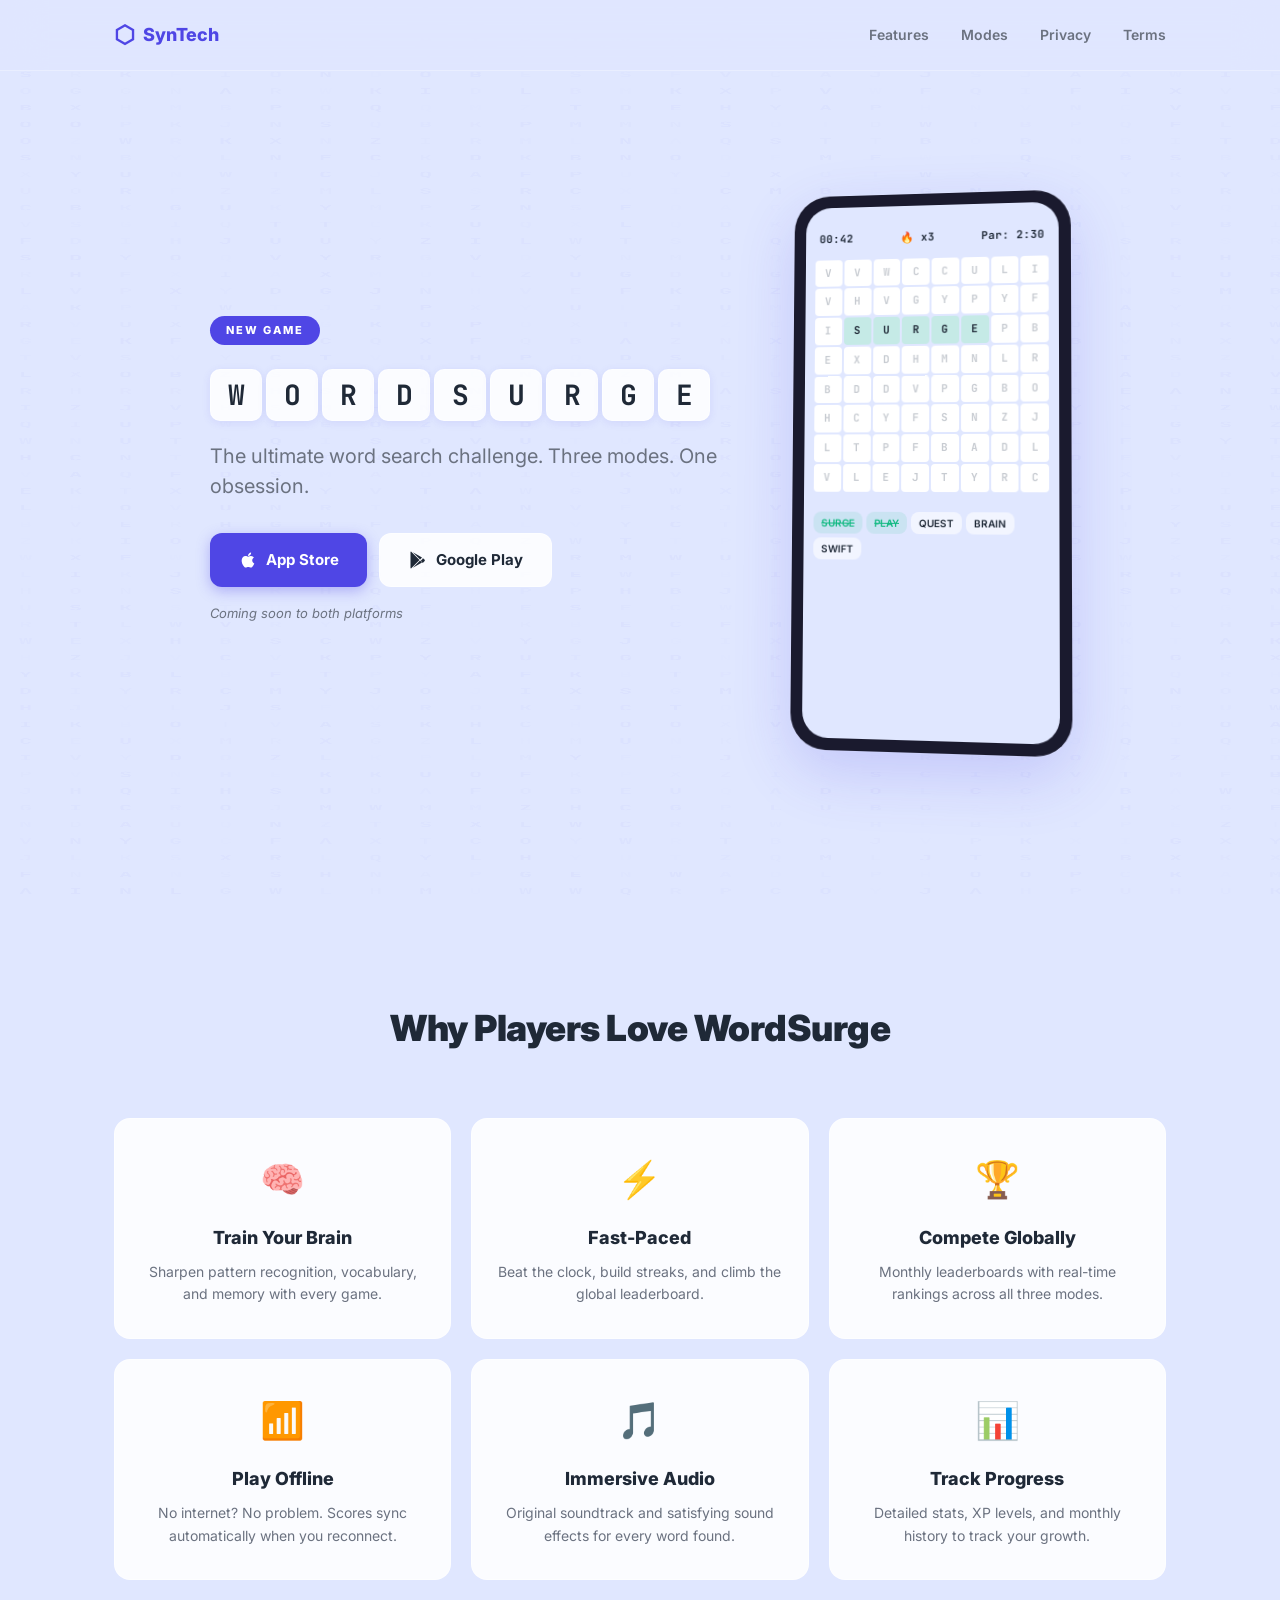
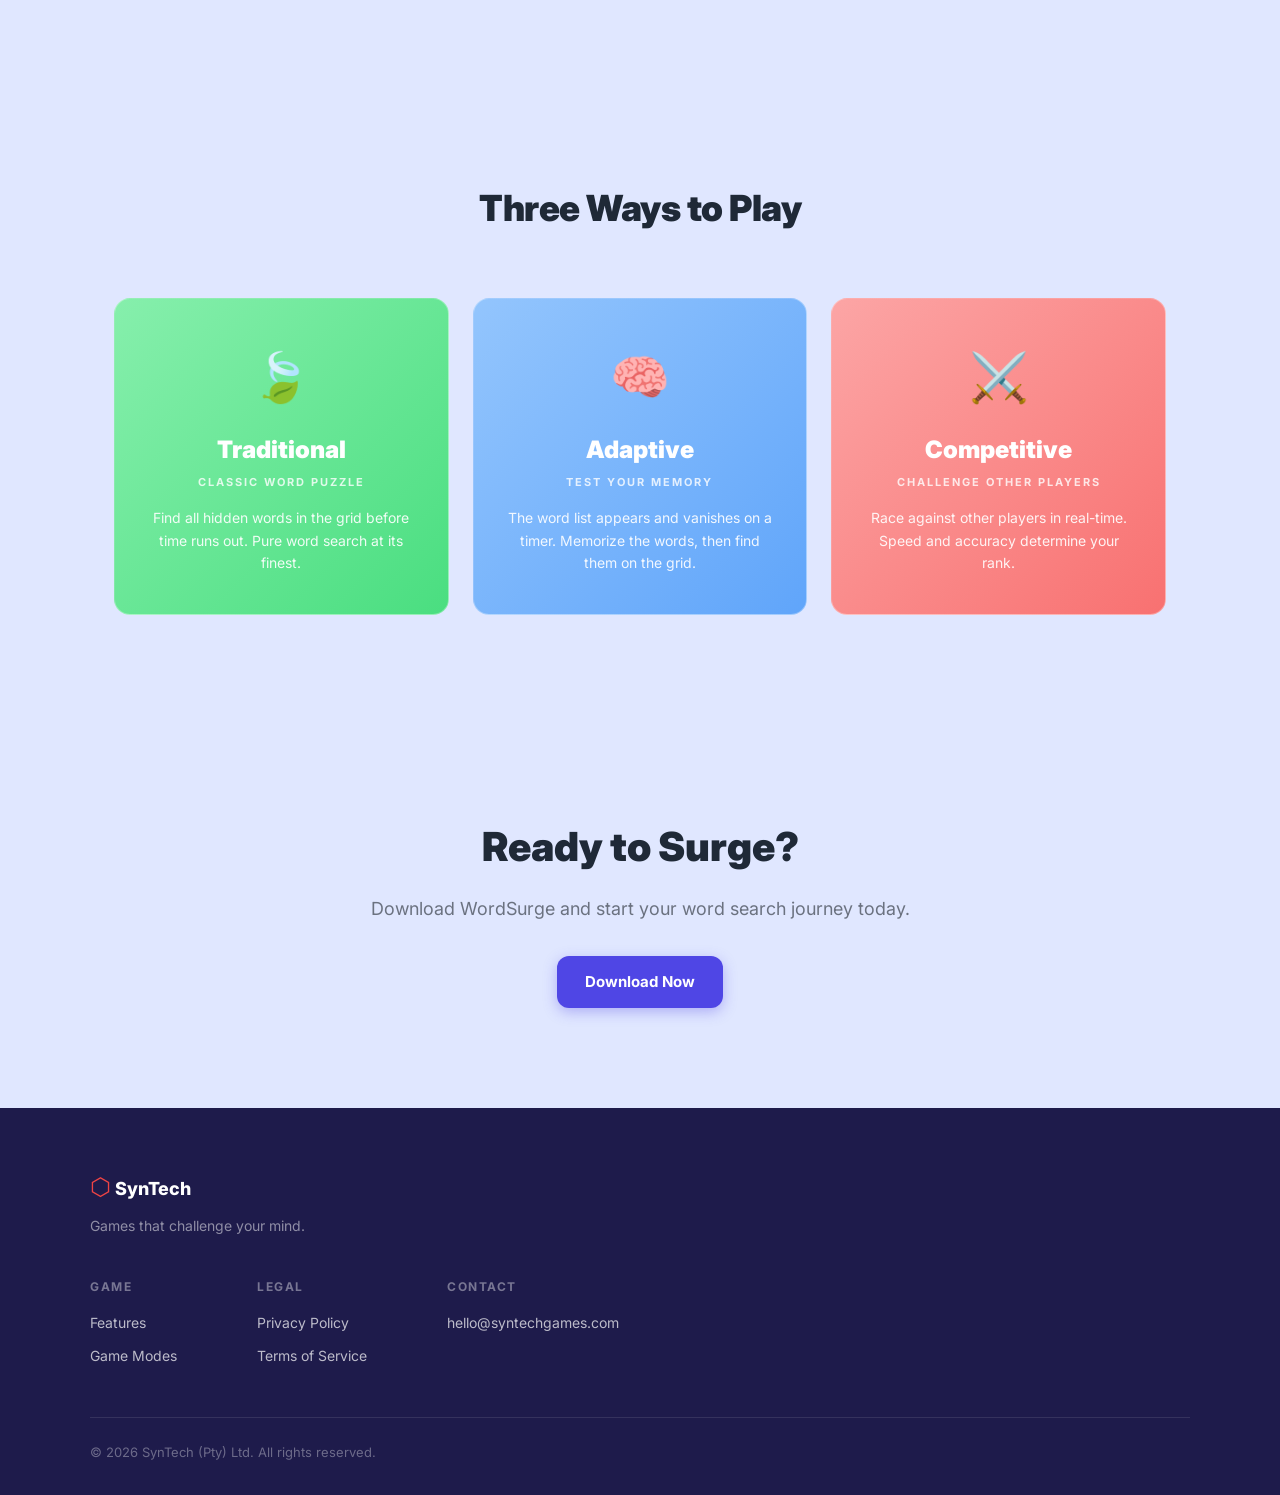
==== index.html @ 114615b3 "YP | Initial commit of website" ====
<!DOCTYPE html>
<html lang="en">
<head>
  <meta charset="UTF-8">
  <meta name="viewport" content="width=device-width, initial-scale=1.0">
  <title>WordSurge — The Ultimate Word Search Challenge</title>
  <meta name="description" content="WordSurge is a fast-paced word search game with three unique modes. Test your skills in Traditional, Memory, and Competitive modes.">
  <link rel="icon" type="image/svg+xml" href="favicon.svg">
  <link rel="preconnect" href="https://fonts.googleapis.com">
  <link rel="preconnect" href="https://fonts.gstatic.com" crossorigin>
  <link href="https://fonts.googleapis.com/css2?family=Inter:wght@400;500;600;700;800;900&family=JetBrains+Mono:wght@700&display=swap" rel="stylesheet">
  <link rel="stylesheet" href="styles.css">
</head>
<body>
  <!-- Animated grid background -->
  <canvas id="gridBg" aria-hidden="true"></canvas>

  <!-- Navigation -->
  <nav class="nav">
    <div class="nav-inner">
      <a href="/" class="nav-logo">
        <span class="nav-logo-icon">⬡</span>
        <span class="nav-logo-text">SynTech</span>
      </a>
      <div class="nav-links">
        <a href="#features">Features</a>
        <a href="#modes">Modes</a>
        <a href="/privacy.html">Privacy</a>
        <a href="/terms.html">Terms</a>
      </div>
    </div>
  </nav>

  <!-- Hero -->
  <section class="hero">
    <div class="hero-content">
      <div class="hero-badge">NEW GAME</div>
      <h1 class="hero-title">
        <span class="hero-title-grid">
          <span class="letter" style="--i:0">W</span><span class="letter" style="--i:1">O</span><span class="letter" style="--i:2">R</span><span class="letter" style="--i:3">D</span><span class="letter" style="--i:4">S</span><span class="letter" style="--i:5">U</span><span class="letter" style="--i:6">R</span><span class="letter" style="--i:7">G</span><span class="letter" style="--i:8">E</span>
        </span>
      </h1>
      <p class="hero-subtitle">The ultimate word search challenge. Three modes. One obsession.</p>
      <div class="hero-actions">
        <a href="#" class="btn btn-primary">
          <svg width="20" height="20" viewBox="0 0 24 24" fill="currentColor"><path d="M17.05 20.28c-.98.95-2.05.8-3.08.35-1.09-.46-2.09-.48-3.24 0-1.44.62-2.2.44-3.06-.35C2.79 15.25 3.51 7.59 9.05 7.31c1.35.07 2.29.74 3.08.8 1.18-.24 2.31-.93 3.57-.84 1.51.12 2.65.72 3.4 1.8-3.12 1.87-2.38 5.98.48 7.13-.57 1.5-1.31 2.99-2.54 4.09zM12.03 7.25c-.15-2.23 1.66-4.07 3.74-4.25.29 2.58-2.34 4.5-3.74 4.25z"/></svg>
          App Store
        </a>
        <a href="#" class="btn btn-secondary">
          <svg width="20" height="20" viewBox="0 0 24 24" fill="currentColor"><path d="M3.609 1.814L13.792 12 3.61 22.186a.996.996 0 01-.61-.92V2.734a1 1 0 01.609-.92zm10.89 10.893l2.302 2.302-10.937 6.333 8.635-8.635zm3.199-3.199l2.302 2.302a1 1 0 010 1.38l-2.302 2.302L15.396 13l2.302-2.492zM5.864 2.658L16.8 8.99l-2.302 2.302-8.634-8.634z"/></svg>
          Google Play
        </a>
      </div>
      <p class="hero-coming-soon">Coming soon to both platforms</p>
    </div>
    <div class="hero-visual">
      <div class="phone-mockup">
        <div class="phone-screen">
          <div class="mock-grid">
            <div class="mock-header">
              <span>00:42</span>
              <span>🔥 x3</span>
              <span>Par: 2:30</span>
            </div>
            <div class="mock-cells" id="mockGrid"></div>
            <div class="mock-words">
              <span class="mock-word found">SURGE</span>
              <span class="mock-word found">PLAY</span>
              <span class="mock-word">QUEST</span>
              <span class="mock-word">BRAIN</span>
              <span class="mock-word">SWIFT</span>
            </div>
          </div>
        </div>
      </div>
    </div>
  </section>

  <!-- Features -->
  <section class="features" id="features">
    <div class="container">
      <h2 class="section-title">Why Players Love WordSurge</h2>
      <div class="features-grid">
        <div class="feature-card">
          <div class="feature-icon">🧠</div>
          <h3>Train Your Brain</h3>
          <p>Sharpen pattern recognition, vocabulary, and memory with every game.</p>
        </div>
        <div class="feature-card">
          <div class="feature-icon">⚡</div>
          <h3>Fast-Paced</h3>
          <p>Beat the clock, build streaks, and climb the global leaderboard.</p>
        </div>
        <div class="feature-card">
          <div class="feature-icon">🏆</div>
          <h3>Compete Globally</h3>
          <p>Monthly leaderboards with real-time rankings across all three modes.</p>
        </div>
        <div class="feature-card">
          <div class="feature-icon">📶</div>
          <h3>Play Offline</h3>
          <p>No internet? No problem. Scores sync automatically when you reconnect.</p>
        </div>
        <div class="feature-card">
          <div class="feature-icon">🎵</div>
          <h3>Immersive Audio</h3>
          <p>Original soundtrack and satisfying sound effects for every word found.</p>
        </div>
        <div class="feature-card">
          <div class="feature-icon">📊</div>
          <h3>Track Progress</h3>
          <p>Detailed stats, XP levels, and monthly history to track your growth.</p>
        </div>
      </div>
    </div>
  </section>

  <!-- Modes -->
  <section class="modes" id="modes">
    <div class="container">
      <h2 class="section-title">Three Ways to Play</h2>
      <div class="modes-grid">
        <div class="mode-card mode-traditional">
          <div class="mode-emoji">🍃</div>
          <h3>Traditional</h3>
          <p class="mode-tagline">CLASSIC WORD PUZZLE</p>
          <p>Find all hidden words in the grid before time runs out. Pure word search at its finest.</p>
        </div>
        <div class="mode-card mode-adaptive">
          <div class="mode-emoji">🧠</div>
          <h3>Adaptive</h3>
          <p class="mode-tagline">TEST YOUR MEMORY</p>
          <p>The word list appears and vanishes on a timer. Memorize the words, then find them on the grid.</p>
        </div>
        <div class="mode-card mode-competitive">
          <div class="mode-emoji">⚔️</div>
          <h3>Competitive</h3>
          <p class="mode-tagline">CHALLENGE OTHER PLAYERS</p>
          <p>Race against other players in real-time. Speed and accuracy determine your rank.</p>
        </div>
      </div>
    </div>
  </section>

  <!-- CTA -->
  <section class="cta">
    <div class="container">
      <h2>Ready to Surge?</h2>
      <p>Download WordSurge and start your word search journey today.</p>
      <div class="hero-actions" style="justify-content: center;">
        <a href="#" class="btn btn-primary">Download Now</a>
      </div>
    </div>
  </section>

  <!-- Footer -->
  <footer class="footer">
    <div class="footer-inner">
      <div class="footer-brand">
        <span class="nav-logo-icon">⬡</span>
        <span class="nav-logo-text">SynTech</span>
        <p class="footer-tagline">Games that challenge your mind.</p>
      </div>
      <div class="footer-links">
        <div class="footer-col">
          <h4>Game</h4>
          <a href="#features">Features</a>
          <a href="#modes">Game Modes</a>
        </div>
        <div class="footer-col">
          <h4>Legal</h4>
          <a href="/privacy.html">Privacy Policy</a>
          <a href="/terms.html">Terms of Service</a>
        </div>
        <div class="footer-col">
          <h4>Contact</h4>
          <a href="mailto:hello@syntechgames.com">hello@syntechgames.com</a>
        </div>
      </div>
      <div class="footer-bottom">
        <p>&copy; 2026 SynTech (Pty) Ltd. All rights reserved.</p>
      </div>
    </div>
  </footer>

  <script src="script.js"></script>
</body>
</html>
---- styles.css ----
/* ── Reset & Base ─────────────────────────────────────────────────────────── */
*, *::before, *::after { margin: 0; padding: 0; box-sizing: border-box; }

:root {
  --bg: #E0E7FF;
  --bg-dark: #1E1B4B;
  --text: #1F2937;
  --text-muted: #6B7280;
  --indigo: #4F46E5;
  --indigo-light: #818CF8;
  --indigo-dark: #3730A3;
  --green: #10B981;
  --green-light: #86EFAC;
  --blue-light: #93C5FD;
  --red-light: #FCA5A5;
  --white-glass: rgba(255, 255, 255, 0.85);
  --white-glass-border: rgba(255, 255, 255, 0.5);
  --radius: 16px;
  --radius-sm: 8px;
}

html { scroll-behavior: smooth; }

body {
  font-family: 'Inter', -apple-system, BlinkMacSystemFont, sans-serif;
  background: var(--bg);
  color: var(--text);
  line-height: 1.6;
  overflow-x: hidden;
  position: relative;
}

a { color: inherit; text-decoration: none; }

.container { max-width: 1100px; margin: 0 auto; padding: 0 24px; }

/* ── Animated Grid Background ────────────────────────────────────────────── */
#gridBg {
  position: fixed;
  top: 0; left: 0;
  width: 100%; height: 100%;
  z-index: 0;
  pointer-events: none;
  opacity: 0.12;
}

/* ── Navigation ──────────────────────────────────────────────────────────── */
.nav {
  position: fixed;
  top: 0; left: 0; right: 0;
  z-index: 100;
  backdrop-filter: blur(20px);
  -webkit-backdrop-filter: blur(20px);
  background: rgba(224, 231, 255, 0.8);
  border-bottom: 1px solid rgba(255, 255, 255, 0.3);
}

.nav-inner {
  max-width: 1100px;
  margin: 0 auto;
  padding: 16px 24px;
  display: flex;
  align-items: center;
  justify-content: space-between;
}

.nav-logo {
  display: flex;
  align-items: center;
  gap: 8px;
  font-weight: 800;
  font-size: 18px;
  color: var(--indigo);
}

.nav-logo-icon { font-size: 24px; }

.nav-links {
  display: flex;
  gap: 32px;
}

.nav-links a {
  font-size: 14px;
  font-weight: 600;
  color: var(--text-muted);
  transition: color 0.2s;
}

.nav-links a:hover { color: var(--indigo); }

/* ── Hero ────────────────────────────────────────────────────────────────── */
.hero {
  position: relative;
  z-index: 1;
  min-height: 100vh;
  display: flex;
  align-items: center;
  justify-content: center;
  padding: 120px 24px 80px;
  max-width: 1100px;
  margin: 0 auto;
  gap: 60px;
}

.hero-content { flex: 1; max-width: 520px; }

.hero-badge {
  display: inline-block;
  background: var(--indigo);
  color: white;
  font-size: 11px;
  font-weight: 800;
  letter-spacing: 2px;
  padding: 6px 16px;
  border-radius: 20px;
  margin-bottom: 24px;
}

.hero-title { margin-bottom: 20px; }

.hero-title-grid {
  display: inline-flex;
  gap: 4px;
}

.letter {
  display: inline-flex;
  align-items: center;
  justify-content: center;
  width: 52px;
  height: 52px;
  background: var(--white-glass);
  border: 1px solid var(--white-glass-border);
  border-radius: 10px;
  font-family: 'JetBrains Mono', monospace;
  font-size: 28px;
  font-weight: 700;
  color: var(--text);
  animation: letterPop 0.4s ease-out backwards;
  animation-delay: calc(var(--i) * 0.06s);
  box-shadow: 0 2px 8px rgba(79, 70, 229, 0.1);
}

@keyframes letterPop {
  from { opacity: 0; transform: scale(0.5) translateY(10px); }
  to { opacity: 1; transform: scale(1) translateY(0); }
}

.hero-subtitle {
  font-size: 20px;
  color: var(--text-muted);
  margin-bottom: 32px;
  line-height: 1.5;
}

.hero-actions {
  display: flex;
  gap: 12px;
  flex-wrap: wrap;
}

.btn {
  display: inline-flex;
  align-items: center;
  gap: 8px;
  padding: 14px 28px;
  border-radius: 12px;
  font-size: 15px;
  font-weight: 700;
  transition: all 0.2s;
  cursor: pointer;
  border: none;
}

.btn-primary {
  background: var(--indigo);
  color: white;
  box-shadow: 0 4px 14px rgba(79, 70, 229, 0.35);
}

.btn-primary:hover {
  background: var(--indigo-dark);
  transform: translateY(-1px);
  box-shadow: 0 6px 20px rgba(79, 70, 229, 0.4);
}

.btn-secondary {
  background: var(--white-glass);
  color: var(--text);
  border: 1px solid var(--white-glass-border);
}

.btn-secondary:hover {
  background: white;
  transform: translateY(-1px);
}

.hero-coming-soon {
  margin-top: 16px;
  font-size: 13px;
  color: var(--text-muted);
  font-style: italic;
}

/* Phone mockup */
.hero-visual { flex-shrink: 0; }

.phone-mockup {
  width: 280px;
  height: 560px;
  background: #1a1a2e;
  border-radius: 36px;
  padding: 12px;
  box-shadow:
    0 20px 60px rgba(79, 70, 229, 0.2),
    0 0 0 1px rgba(255, 255, 255, 0.1);
  transform: perspective(800px) rotateY(-5deg) rotateX(2deg);
  transition: transform 0.4s;
}

.phone-mockup:hover {
  transform: perspective(800px) rotateY(0deg) rotateX(0deg);
}

.phone-screen {
  width: 100%;
  height: 100%;
  background: var(--bg);
  border-radius: 26px;
  overflow: hidden;
  padding: 16px 10px;
}

.mock-header {
  display: flex;
  justify-content: space-between;
  font-size: 11px;
  font-weight: 700;
  color: var(--text);
  padding: 8px 4px 12px;
  font-family: 'JetBrains Mono', monospace;
}

.mock-cells {
  display: grid;
  grid-template-columns: repeat(8, 1fr);
  gap: 2px;
  margin-bottom: 12px;
}

.mock-cell {
  aspect-ratio: 1;
  display: flex;
  align-items: center;
  justify-content: center;
  background: white;
  border-radius: 4px;
  font-family: 'JetBrains Mono', monospace;
  font-size: 11px;
  font-weight: 700;
  color: #C7CBD1;
}

.mock-cell.highlight {
  color: var(--text);
  background: rgba(134, 239, 172, 0.3);
}

.mock-words {
  display: flex;
  flex-wrap: wrap;
  gap: 4px;
  padding: 8px 0;
}

.mock-word {
  font-size: 10px;
  font-weight: 600;
  padding: 3px 8px;
  background: rgba(255, 255, 255, 0.6);
  border-radius: 8px;
  color: var(--text);
}

.mock-word.found {
  text-decoration: line-through;
  color: var(--green);
  background: rgba(16, 185, 129, 0.1);
}

/* ── Features ────────────────────────────────────────────────────────────── */
.features {
  position: relative;
  z-index: 1;
  padding: 100px 24px;
}

.section-title {
  text-align: center;
  font-size: 36px;
  font-weight: 900;
  color: var(--text);
  margin-bottom: 60px;
  letter-spacing: -0.5px;
}

.features-grid {
  display: grid;
  grid-template-columns: repeat(3, 1fr);
  gap: 20px;
  max-width: 1100px;
  margin: 0 auto;
}

.feature-card {
  background: var(--white-glass);
  border: 1px solid var(--white-glass-border);
  border-radius: var(--radius);
  padding: 32px 24px;
  text-align: center;
  transition: transform 0.2s, box-shadow 0.2s;
}

.feature-card:hover {
  transform: translateY(-4px);
  box-shadow: 0 12px 40px rgba(79, 70, 229, 0.12);
}

.feature-icon {
  font-size: 36px;
  margin-bottom: 16px;
}

.feature-card h3 {
  font-size: 18px;
  font-weight: 800;
  margin-bottom: 8px;
  color: var(--text);
}

.feature-card p {
  font-size: 14px;
  color: var(--text-muted);
  line-height: 1.6;
}

/* ── Modes ───────────────────────────────────────────────────────────────── */
.modes {
  position: relative;
  z-index: 1;
  padding: 100px 24px;
}

.modes-grid {
  display: grid;
  grid-template-columns: repeat(3, 1fr);
  gap: 24px;
  max-width: 1100px;
  margin: 0 auto;
}

.mode-card {
  border-radius: var(--radius);
  padding: 40px 28px;
  text-align: center;
  border: 1px solid rgba(255, 255, 255, 0.3);
  transition: transform 0.2s;
}

.mode-card:hover { transform: translateY(-4px); }

.mode-traditional { background: linear-gradient(135deg, #86EFAC, #4ADE80); }
.mode-adaptive { background: linear-gradient(135deg, #93C5FD, #60A5FA); }
.mode-competitive { background: linear-gradient(135deg, #FCA5A5, #F87171); }

.mode-emoji { font-size: 48px; margin-bottom: 16px; }

.mode-card h3 {
  font-size: 24px;
  font-weight: 900;
  color: white;
  margin-bottom: 4px;
}

.mode-tagline {
  font-size: 11px;
  font-weight: 700;
  letter-spacing: 2px;
  color: rgba(255, 255, 255, 0.8);
  margin-bottom: 16px;
}

.mode-card p:last-child {
  font-size: 14px;
  color: rgba(255, 255, 255, 0.9);
  line-height: 1.6;
}

/* ── CTA ─────────────────────────────────────────────────────────────────── */
.cta {
  position: relative;
  z-index: 1;
  text-align: center;
  padding: 100px 24px;
}

.cta h2 {
  font-size: 40px;
  font-weight: 900;
  margin-bottom: 16px;
}

.cta p {
  font-size: 18px;
  color: var(--text-muted);
  margin-bottom: 32px;
}

/* ── Footer ──────────────────────────────────────────────────────────────── */
.footer {
  position: relative;
  z-index: 1;
  background: var(--bg-dark);
  color: white;
  padding: 60px 24px 32px;
}

.footer-inner {
  max-width: 1100px;
  margin: 0 auto;
}

.footer-brand { margin-bottom: 40px; }
.footer-brand .nav-logo-icon { color: #EF4444; }
.footer-brand .nav-logo-text { color: white; font-weight: 800; font-size: 18px; }

.footer-tagline {
  color: rgba(255, 255, 255, 0.5);
  font-size: 14px;
  margin-top: 8px;
}

.footer-links {
  display: flex;
  gap: 80px;
  margin-bottom: 40px;
}

.footer-col h4 {
  font-size: 12px;
  font-weight: 700;
  letter-spacing: 1.5px;
  text-transform: uppercase;
  color: rgba(255, 255, 255, 0.4);
  margin-bottom: 16px;
}

.footer-col a {
  display: block;
  font-size: 14px;
  color: rgba(255, 255, 255, 0.7);
  margin-bottom: 10px;
  transition: color 0.2s;
}

.footer-col a:hover { color: white; }

.footer-bottom {
  border-top: 1px solid rgba(255, 255, 255, 0.1);
  padding-top: 24px;
}

.footer-bottom p {
  font-size: 13px;
  color: rgba(255, 255, 255, 0.35);
}

/* ── Legal Pages ─────────────────────────────────────────────────────────── */
.legal-page {
  position: relative;
  z-index: 1;
  max-width: 720px;
  margin: 0 auto;
  padding: 120px 24px 80px;
}

.legal-card {
  background: var(--white-glass);
  border: 1px solid var(--white-glass-border);
  border-radius: var(--radius);
  padding: 40px;
}

.legal-card h1 {
  font-size: 32px;
  font-weight: 900;
  color: var(--text);
  margin-bottom: 8px;
}

.legal-card .last-updated {
  font-size: 13px;
  color: var(--text-muted);
  margin-bottom: 32px;
}

.legal-card .intro {
  font-size: 15px;
  color: #374151;
  line-height: 1.7;
  margin-bottom: 32px;
}

.legal-card h2 {
  font-size: 18px;
  font-weight: 800;
  color: var(--indigo);
  margin-top: 32px;
  margin-bottom: 12px;
}

.legal-card h3 {
  font-size: 15px;
  font-weight: 700;
  color: var(--text);
  margin-top: 16px;
  margin-bottom: 6px;
}

.legal-card p {
  font-size: 14px;
  color: #374151;
  line-height: 1.7;
  margin-bottom: 10px;
}

.legal-card ul {
  list-style: none;
  padding: 0;
  margin-bottom: 12px;
}

.legal-card li {
  font-size: 14px;
  color: #374151;
  line-height: 1.7;
  padding-left: 20px;
  position: relative;
  margin-bottom: 4px;
}

.legal-card li::before {
  content: '•';
  color: var(--indigo);
  position: absolute;
  left: 4px;
  font-weight: 700;
}

.legal-card .contact-box {
  background: rgba(79, 70, 229, 0.06);
  border: 1px solid rgba(79, 70, 229, 0.12);
  border-radius: var(--radius-sm);
  padding: 16px 20px;
  margin-top: 8px;
}

.legal-card .contact-box li::before { color: var(--indigo); }

/* ── Responsive ──────────────────────────────────────────────────────────── */
@media (max-width: 900px) {
  .hero {
    flex-direction: column;
    text-align: center;
    padding-top: 100px;
    gap: 40px;
  }
  .hero-content { max-width: 100%; }
  .hero-actions { justify-content: center; }
  .hero-title-grid { justify-content: center; }
  .letter { width: 38px; height: 38px; font-size: 20px; }
  .features-grid { grid-template-columns: repeat(2, 1fr); }
  .modes-grid { grid-template-columns: 1fr; max-width: 400px; }
  .footer-links { flex-direction: column; gap: 32px; }
  .phone-mockup { transform: none; }
  .phone-mockup:hover { transform: none; }
}

@media (max-width: 600px) {
  .nav-links { display: none; }
  .features-grid { grid-template-columns: 1fr; }
  .section-title { font-size: 28px; }
  .letter { width: 32px; height: 32px; font-size: 17px; }
  .legal-card { padding: 24px; }
  .legal-card h1 { font-size: 24px; }
}
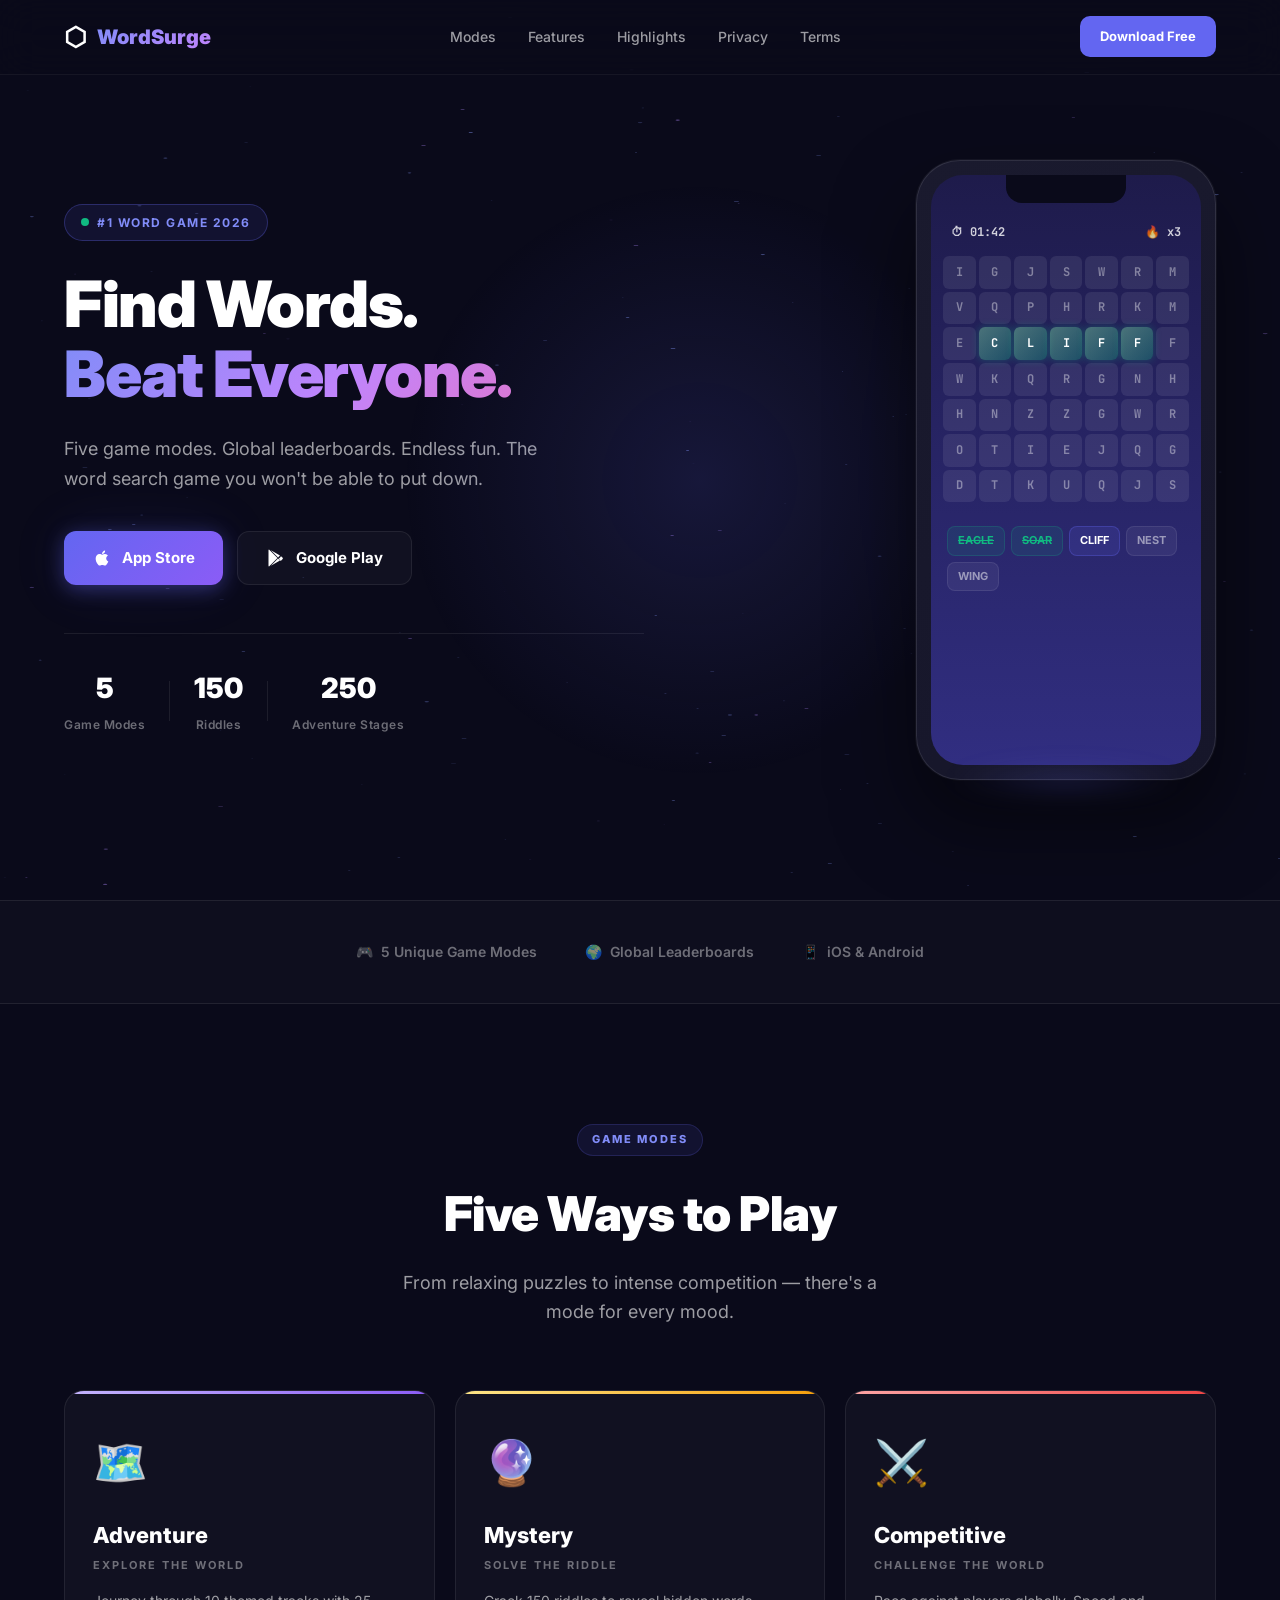
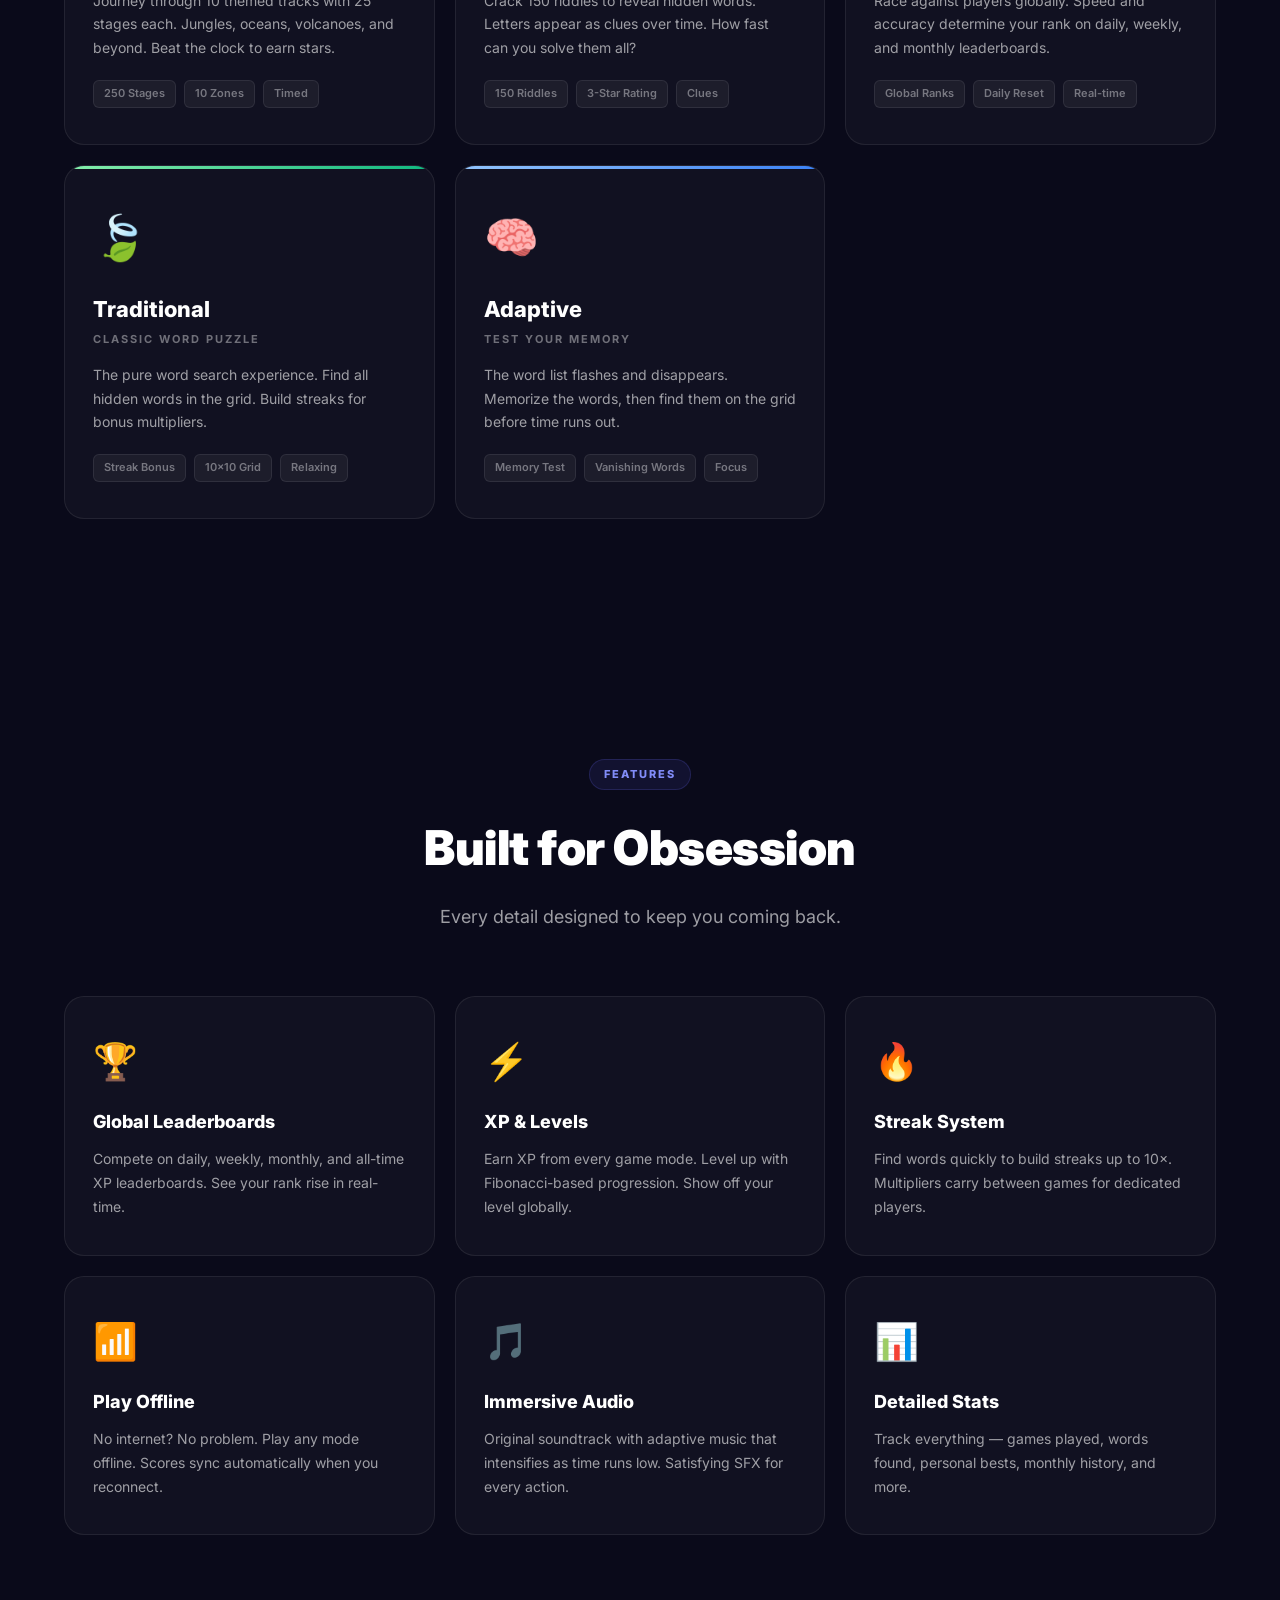
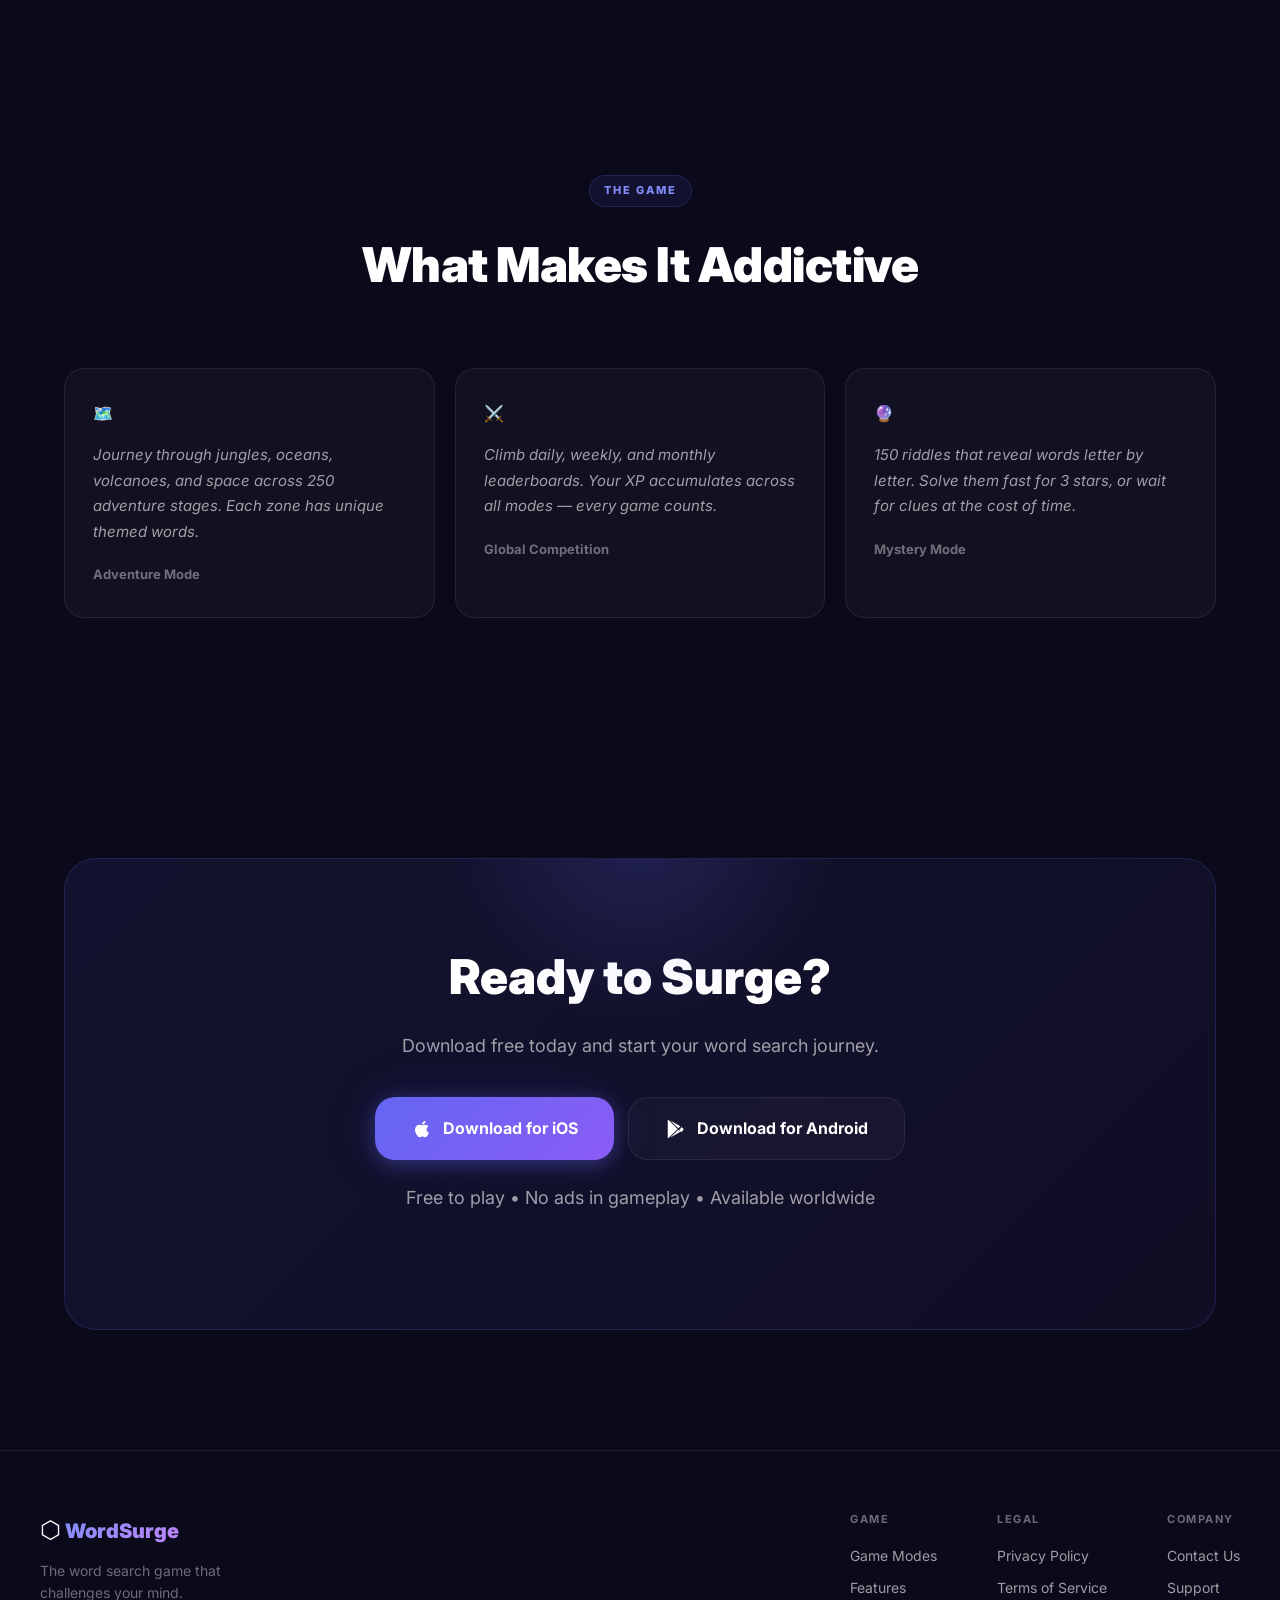
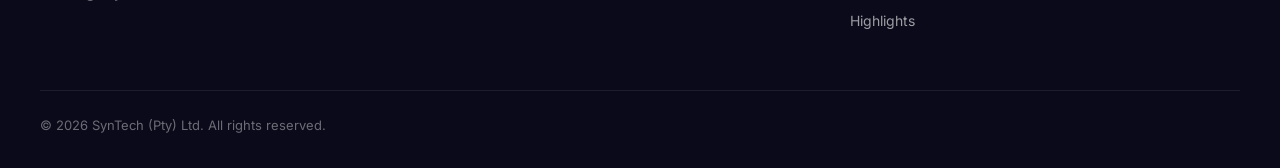
==== commit 417bf6b8: "YP | 1.1.0 New version" ====
--- a/index.html
+++ b/index.html
@@ -4,7 +4,11 @@
   <meta charset="UTF-8">
   <meta name="viewport" content="width=device-width, initial-scale=1.0">
   <title>WordSurge — The Ultimate Word Search Challenge</title>
-  <meta name="description" content="WordSurge is a fast-paced word search game with three unique modes. Test your skills in Traditional, Memory, and Competitive modes.">
+  <meta name="description" content="WordSurge is a fast-paced word search game with five unique modes. Adventure, Mystery, Competitive, Traditional, and Adaptive. Download now on iOS and Android.">
+  <meta name="keywords" content="word search, word game, puzzle game, mobile game, brain training, word puzzle">
+  <meta property="og:title" content="WordSurge — The Ultimate Word Search Challenge">
+  <meta property="og:description" content="Five game modes. Global leaderboards. One obsession. Download the word search game everyone's talking about.">
+  <meta property="og:type" content="website">
   <link rel="icon" type="image/svg+xml" href="favicon.svg">
   <link rel="preconnect" href="https://fonts.googleapis.com">
   <link rel="preconnect" href="https://fonts.gstatic.com" crossorigin>
@@ -12,64 +16,157 @@
   <link rel="stylesheet" href="styles.css">
 </head>
 <body>
-  <!-- Animated grid background -->
-  <canvas id="gridBg" aria-hidden="true"></canvas>
+  <!-- Particle canvas background -->
+  <canvas id="particles" aria-hidden="true"></canvas>
 
   <!-- Navigation -->
   <nav class="nav">
     <div class="nav-inner">
       <a href="/" class="nav-logo">
         <span class="nav-logo-icon">⬡</span>
-        <span class="nav-logo-text">SynTech</span>
+        <span class="nav-logo-text">WordSurge</span>
       </a>
       <div class="nav-links">
+        <a href="#modes">Modes</a>
         <a href="#features">Features</a>
-        <a href="#modes">Modes</a>
+        <a href="#reviews">Highlights</a>
         <a href="/privacy.html">Privacy</a>
         <a href="/terms.html">Terms</a>
       </div>
+      <a href="#download" class="nav-cta">Download Free</a>
     </div>
   </nav>
 
   <!-- Hero -->
   <section class="hero">
+    <div class="hero-glow"></div>
     <div class="hero-content">
-      <div class="hero-badge">NEW GAME</div>
+      <div class="hero-badge">
+        <span class="badge-dot"></span>
+        #1 WORD GAME 2026
+      </div>
       <h1 class="hero-title">
-        <span class="hero-title-grid">
-          <span class="letter" style="--i:0">W</span><span class="letter" style="--i:1">O</span><span class="letter" style="--i:2">R</span><span class="letter" style="--i:3">D</span><span class="letter" style="--i:4">S</span><span class="letter" style="--i:5">U</span><span class="letter" style="--i:6">R</span><span class="letter" style="--i:7">G</span><span class="letter" style="--i:8">E</span>
-        </span>
+        <span class="hero-title-line">Find Words.</span>
+        <span class="hero-title-line accent">Beat Everyone.</span>
       </h1>
-      <p class="hero-subtitle">The ultimate word search challenge. Three modes. One obsession.</p>
+      <p class="hero-subtitle">Five game modes. Global leaderboards. Endless fun. The word search game you won't be able to put down.</p>
       <div class="hero-actions">
-        <a href="#" class="btn btn-primary">
+        <a href="#download" class="btn btn-primary btn-glow">
           <svg width="20" height="20" viewBox="0 0 24 24" fill="currentColor"><path d="M17.05 20.28c-.98.95-2.05.8-3.08.35-1.09-.46-2.09-.48-3.24 0-1.44.62-2.2.44-3.06-.35C2.79 15.25 3.51 7.59 9.05 7.31c1.35.07 2.29.74 3.08.8 1.18-.24 2.31-.93 3.57-.84 1.51.12 2.65.72 3.4 1.8-3.12 1.87-2.38 5.98.48 7.13-.57 1.5-1.31 2.99-2.54 4.09zM12.03 7.25c-.15-2.23 1.66-4.07 3.74-4.25.29 2.58-2.34 4.5-3.74 4.25z"/></svg>
           App Store
         </a>
-        <a href="#" class="btn btn-secondary">
+        <a href="#download" class="btn btn-secondary">
           <svg width="20" height="20" viewBox="0 0 24 24" fill="currentColor"><path d="M3.609 1.814L13.792 12 3.61 22.186a.996.996 0 01-.61-.92V2.734a1 1 0 01.609-.92zm10.89 10.893l2.302 2.302-10.937 6.333 8.635-8.635zm3.199-3.199l2.302 2.302a1 1 0 010 1.38l-2.302 2.302L15.396 13l2.302-2.492zM5.864 2.658L16.8 8.99l-2.302 2.302-8.634-8.634z"/></svg>
           Google Play
         </a>
       </div>
-      <p class="hero-coming-soon">Coming soon to both platforms</p>
+      <div class="hero-stats">
+        <div class="stat"><span class="stat-number" data-target="5">0</span><span class="stat-label">Game Modes</span></div>
+        <div class="stat-divider"></div>
+        <div class="stat"><span class="stat-number" data-target="150">0</span><span class="stat-label">Riddles</span></div>
+        <div class="stat-divider"></div>
+        <div class="stat"><span class="stat-number" data-target="250">0</span><span class="stat-label">Adventure Stages</span></div>
+      </div>
     </div>
     <div class="hero-visual">
       <div class="phone-mockup">
+        <div class="phone-notch"></div>
         <div class="phone-screen">
           <div class="mock-grid">
             <div class="mock-header">
-              <span>00:42</span>
-              <span>🔥 x3</span>
-              <span>Par: 2:30</span>
+              <span class="mock-timer">⏱ 01:42</span>
+              <span class="mock-streak">🔥 x3</span>
             </div>
             <div class="mock-cells" id="mockGrid"></div>
             <div class="mock-words">
-              <span class="mock-word found">SURGE</span>
-              <span class="mock-word found">PLAY</span>
-              <span class="mock-word">QUEST</span>
-              <span class="mock-word">BRAIN</span>
-              <span class="mock-word">SWIFT</span>
+              <span class="mock-word found">EAGLE</span>
+              <span class="mock-word found">SOAR</span>
+              <span class="mock-word active">CLIFF</span>
+              <span class="mock-word">NEST</span>
+              <span class="mock-word">WING</span>
             </div>
+          </div>
+        </div>
+      </div>
+      <div class="phone-shadow"></div>
+    </div>
+  </section>
+
+  <!-- Social Proof Banner -->
+  <section class="social-proof reveal">
+    <div class="container">
+      <div class="proof-items">
+        <div class="proof-item">🎮 <span>5 Unique Game Modes</span></div>
+        <div class="proof-item">🌍 <span>Global Leaderboards</span></div>
+        <div class="proof-item">📱 <span>iOS & Android</span></div>
+      </div>
+    </div>
+  </section>
+</body>
+</html>
+
+  <!-- Game Modes -->
+  <section class="modes" id="modes">
+    <div class="container">
+      <div class="section-header reveal">
+        <span class="section-badge">GAME MODES</span>
+        <h2 class="section-title">Five Ways to Play</h2>
+        <p class="section-subtitle">From relaxing puzzles to intense competition — there's a mode for every mood.</p>
+      </div>
+      <div class="modes-grid">
+        <div class="mode-card mode-adventure reveal" style="--delay: 0">
+          <div class="mode-icon-wrap"><span class="mode-emoji">🗺️</span></div>
+          <h3>Adventure</h3>
+          <p class="mode-tagline">EXPLORE THE WORLD</p>
+          <p>Journey through 10 themed tracks with 25 stages each. Jungles, oceans, volcanoes, and beyond. Beat the clock to earn stars.</p>
+          <div class="mode-highlights">
+            <span>250 Stages</span>
+            <span>10 Zones</span>
+            <span>Timed</span>
+          </div>
+        </div>
+        <div class="mode-card mode-mystery reveal" style="--delay: 1">
+          <div class="mode-icon-wrap"><span class="mode-emoji">🔮</span></div>
+          <h3>Mystery</h3>
+          <p class="mode-tagline">SOLVE THE RIDDLE</p>
+          <p>Crack 150 riddles to reveal hidden words. Letters appear as clues over time. How fast can you solve them all?</p>
+          <div class="mode-highlights">
+            <span>150 Riddles</span>
+            <span>3-Star Rating</span>
+            <span>Clues</span>
+          </div>
+        </div>
+        <div class="mode-card mode-competitive reveal" style="--delay: 2">
+          <div class="mode-icon-wrap"><span class="mode-emoji">⚔️</span></div>
+          <h3>Competitive</h3>
+          <p class="mode-tagline">CHALLENGE THE WORLD</p>
+          <p>Race against players globally. Speed and accuracy determine your rank on daily, weekly, and monthly leaderboards.</p>
+          <div class="mode-highlights">
+            <span>Global Ranks</span>
+            <span>Daily Reset</span>
+            <span>Real-time</span>
+          </div>
+        </div>
+        <div class="mode-card mode-traditional reveal" style="--delay: 3">
+          <div class="mode-icon-wrap"><span class="mode-emoji">🍃</span></div>
+          <h3>Traditional</h3>
+          <p class="mode-tagline">CLASSIC WORD PUZZLE</p>
+          <p>The pure word search experience. Find all hidden words in the grid. Build streaks for bonus multipliers.</p>
+          <div class="mode-highlights">
+            <span>Streak Bonus</span>
+            <span>10×10 Grid</span>
+            <span>Relaxing</span>
+          </div>
+        </div>
+        <div class="mode-card mode-adaptive reveal" style="--delay: 4">
+          <div class="mode-icon-wrap"><span class="mode-emoji">🧠</span></div>
+          <h3>Adaptive</h3>
+          <p class="mode-tagline">TEST YOUR MEMORY</p>
+          <p>The word list flashes and disappears. Memorize the words, then find them on the grid before time runs out.</p>
+          <div class="mode-highlights">
+            <span>Memory Test</span>
+            <span>Vanishing Words</span>
+            <span>Focus</span>
           </div>
         </div>
       </div>
@@ -79,76 +176,91 @@
   <!-- Features -->
   <section class="features" id="features">
     <div class="container">
-      <h2 class="section-title">Why Players Love WordSurge</h2>
+      <div class="section-header reveal">
+        <span class="section-badge">FEATURES</span>
+        <h2 class="section-title">Built for Obsession</h2>
+        <p class="section-subtitle">Every detail designed to keep you coming back.</p>
+      </div>
       <div class="features-grid">
-        <div class="feature-card">
-          <div class="feature-icon">🧠</div>
-          <h3>Train Your Brain</h3>
-          <p>Sharpen pattern recognition, vocabulary, and memory with every game.</p>
-        </div>
-        <div class="feature-card">
+        <div class="feature-card reveal">
+          <div class="feature-icon">🏆</div>
+          <h3>Global Leaderboards</h3>
+          <p>Compete on daily, weekly, monthly, and all-time XP leaderboards. See your rank rise in real-time.</p>
+        </div>
+        <div class="feature-card reveal">
           <div class="feature-icon">⚡</div>
-          <h3>Fast-Paced</h3>
-          <p>Beat the clock, build streaks, and climb the global leaderboard.</p>
-        </div>
-        <div class="feature-card">
-          <div class="feature-icon">🏆</div>
-          <h3>Compete Globally</h3>
-          <p>Monthly leaderboards with real-time rankings across all three modes.</p>
-        </div>
-        <div class="feature-card">
+          <h3>XP & Levels</h3>
+          <p>Earn XP from every game mode. Level up with Fibonacci-based progression. Show off your level globally.</p>
+        </div>
+        <div class="feature-card reveal">
+          <div class="feature-icon">🔥</div>
+          <h3>Streak System</h3>
+          <p>Find words quickly to build streaks up to 10×. Multipliers carry between games for dedicated players.</p>
+        </div>
+        <div class="feature-card reveal">
           <div class="feature-icon">📶</div>
           <h3>Play Offline</h3>
-          <p>No internet? No problem. Scores sync automatically when you reconnect.</p>
-        </div>
-        <div class="feature-card">
+          <p>No internet? No problem. Play any mode offline. Scores sync automatically when you reconnect.</p>
+        </div>
+        <div class="feature-card reveal">
           <div class="feature-icon">🎵</div>
           <h3>Immersive Audio</h3>
-          <p>Original soundtrack and satisfying sound effects for every word found.</p>
-        </div>
-        <div class="feature-card">
+          <p>Original soundtrack with adaptive music that intensifies as time runs low. Satisfying SFX for every action.</p>
+        </div>
+        <div class="feature-card reveal">
           <div class="feature-icon">📊</div>
-          <h3>Track Progress</h3>
-          <p>Detailed stats, XP levels, and monthly history to track your growth.</p>
-        </div>
-      </div>
-    </div>
-  </section>
-
-  <!-- Modes -->
-  <section class="modes" id="modes">
-    <div class="container">
-      <h2 class="section-title">Three Ways to Play</h2>
-      <div class="modes-grid">
-        <div class="mode-card mode-traditional">
-          <div class="mode-emoji">🍃</div>
-          <h3>Traditional</h3>
-          <p class="mode-tagline">CLASSIC WORD PUZZLE</p>
-          <p>Find all hidden words in the grid before time runs out. Pure word search at its finest.</p>
-        </div>
-        <div class="mode-card mode-adaptive">
-          <div class="mode-emoji">🧠</div>
-          <h3>Adaptive</h3>
-          <p class="mode-tagline">TEST YOUR MEMORY</p>
-          <p>The word list appears and vanishes on a timer. Memorize the words, then find them on the grid.</p>
-        </div>
-        <div class="mode-card mode-competitive">
-          <div class="mode-emoji">⚔️</div>
-          <h3>Competitive</h3>
-          <p class="mode-tagline">CHALLENGE OTHER PLAYERS</p>
-          <p>Race against other players in real-time. Speed and accuracy determine your rank.</p>
-        </div>
-      </div>
-    </div>
-  </section>
-
-  <!-- CTA -->
-  <section class="cta">
-    <div class="container">
-      <h2>Ready to Surge?</h2>
-      <p>Download WordSurge and start your word search journey today.</p>
-      <div class="hero-actions" style="justify-content: center;">
-        <a href="#" class="btn btn-primary">Download Now</a>
+          <h3>Detailed Stats</h3>
+          <p>Track everything — games played, words found, personal bests, monthly history, and more.</p>
+        </div>
+      </div>
+    </div>
+  </section>
+
+  <!-- Reviews -->
+  <section class="reviews" id="reviews">
+    <div class="container">
+      <div class="section-header reveal">
+        <span class="section-badge">THE GAME</span>
+        <h2 class="section-title">What Makes It Addictive</h2>
+      </div>
+      <div class="reviews-grid">
+        <div class="review-card reveal">
+          <div class="review-stars">🗺️</div>
+          <p class="review-text">Journey through jungles, oceans, volcanoes, and space across 250 adventure stages. Each zone has unique themed words.</p>
+          <div class="review-author">Adventure Mode</div>
+        </div>
+        <div class="review-card reveal">
+          <div class="review-stars">⚔️</div>
+          <p class="review-text">Climb daily, weekly, and monthly leaderboards. Your XP accumulates across all modes — every game counts.</p>
+          <div class="review-author">Global Competition</div>
+        </div>
+        <div class="review-card reveal">
+          <div class="review-stars">🔮</div>
+          <p class="review-text">150 riddles that reveal words letter by letter. Solve them fast for 3 stars, or wait for clues at the cost of time.</p>
+          <div class="review-author">Mystery Mode</div>
+        </div>
+      </div>
+    </div>
+  </section>
+
+  <!-- Download CTA -->
+  <section class="cta" id="download">
+    <div class="container">
+      <div class="cta-card reveal">
+        <div class="cta-glow"></div>
+        <h2>Ready to Surge?</h2>
+        <p>Download free today and start your word search journey.</p>
+        <div class="cta-actions">
+          <a href="#" class="btn btn-primary btn-large btn-glow">
+            <svg width="22" height="22" viewBox="0 0 24 24" fill="currentColor"><path d="M17.05 20.28c-.98.95-2.05.8-3.08.35-1.09-.46-2.09-.48-3.24 0-1.44.62-2.2.44-3.06-.35C2.79 15.25 3.51 7.59 9.05 7.31c1.35.07 2.29.74 3.08.8 1.18-.24 2.31-.93 3.57-.84 1.51.12 2.65.72 3.4 1.8-3.12 1.87-2.38 5.98.48 7.13-.57 1.5-1.31 2.99-2.54 4.09zM12.03 7.25c-.15-2.23 1.66-4.07 3.74-4.25.29 2.58-2.34 4.5-3.74 4.25z"/></svg>
+            Download for iOS
+          </a>
+          <a href="#" class="btn btn-secondary btn-large">
+            <svg width="22" height="22" viewBox="0 0 24 24" fill="currentColor"><path d="M3.609 1.814L13.792 12 3.61 22.186a.996.996 0 01-.61-.92V2.734a1 1 0 01.609-.92zm10.89 10.893l2.302 2.302-10.937 6.333 8.635-8.635zm3.199-3.199l2.302 2.302a1 1 0 010 1.38l-2.302 2.302L15.396 13l2.302-2.492zM5.864 2.658L16.8 8.99l-2.302 2.302-8.634-8.634z"/></svg>
+            Download for Android
+          </a>
+        </div>
+        <p class="cta-note">Free to play • No ads in gameplay • Available worldwide</p>
       </div>
     </div>
   </section>
@@ -156,25 +268,29 @@
   <!-- Footer -->
   <footer class="footer">
     <div class="footer-inner">
-      <div class="footer-brand">
-        <span class="nav-logo-icon">⬡</span>
-        <span class="nav-logo-text">SynTech</span>
-        <p class="footer-tagline">Games that challenge your mind.</p>
-      </div>
-      <div class="footer-links">
-        <div class="footer-col">
-          <h4>Game</h4>
-          <a href="#features">Features</a>
-          <a href="#modes">Game Modes</a>
-        </div>
-        <div class="footer-col">
-          <h4>Legal</h4>
-          <a href="/privacy.html">Privacy Policy</a>
-          <a href="/terms.html">Terms of Service</a>
-        </div>
-        <div class="footer-col">
-          <h4>Contact</h4>
-          <a href="mailto:hello@syntechgames.com">hello@syntechgames.com</a>
+      <div class="footer-top">
+        <div class="footer-brand">
+          <span class="nav-logo-icon">⬡</span>
+          <span class="nav-logo-text">WordSurge</span>
+          <p class="footer-tagline">The word search game that challenges your mind.</p>
+        </div>
+        <div class="footer-links">
+          <div class="footer-col">
+            <h4>Game</h4>
+            <a href="#modes">Game Modes</a>
+            <a href="#features">Features</a>
+            <a href="#reviews">Highlights</a>
+          </div>
+          <div class="footer-col">
+            <h4>Legal</h4>
+            <a href="/privacy.html">Privacy Policy</a>
+            <a href="/terms.html">Terms of Service</a>
+          </div>
+          <div class="footer-col">
+            <h4>Company</h4>
+            <a href="mailto:hello@syntechgames.com">Contact Us</a>
+            <a href="mailto:support@syntechgames.com">Support</a>
+          </div>
         </div>
       </div>
       <div class="footer-bottom">
--- a/styles.css
+++ b/styles.css
@@ -2,21 +2,24 @@
 *, *::before, *::after { margin: 0; padding: 0; box-sizing: border-box; }
 
 :root {
-  --bg: #E0E7FF;
-  --bg-dark: #1E1B4B;
-  --text: #1F2937;
-  --text-muted: #6B7280;
-  --indigo: #4F46E5;
+  --bg: #0A0A1A;
+  --bg-card: rgba(255, 255, 255, 0.03);
+  --bg-card-hover: rgba(255, 255, 255, 0.06);
+  --text: #FFFFFF;
+  --text-muted: rgba(255, 255, 255, 0.6);
+  --text-dim: rgba(255, 255, 255, 0.4);
+  --indigo: #6366F1;
   --indigo-light: #818CF8;
-  --indigo-dark: #3730A3;
+  --indigo-glow: rgba(99, 102, 241, 0.4);
+  --purple: #8B5CF6;
   --green: #10B981;
-  --green-light: #86EFAC;
-  --blue-light: #93C5FD;
-  --red-light: #FCA5A5;
-  --white-glass: rgba(255, 255, 255, 0.85);
-  --white-glass-border: rgba(255, 255, 255, 0.5);
-  --radius: 16px;
-  --radius-sm: 8px;
+  --amber: #F59E0B;
+  --red: #EF4444;
+  --border: rgba(255, 255, 255, 0.08);
+  --border-hover: rgba(255, 255, 255, 0.15);
+  --radius: 20px;
+  --radius-sm: 12px;
+  --radius-xs: 8px;
 }
 
 html { scroll-behavior: smooth; }
@@ -27,21 +30,18 @@
   color: var(--text);
   line-height: 1.6;
   overflow-x: hidden;
-  position: relative;
 }
 
 a { color: inherit; text-decoration: none; }
-
-.container { max-width: 1100px; margin: 0 auto; padding: 0 24px; }
-
-/* ── Animated Grid Background ────────────────────────────────────────────── */
-#gridBg {
+.container { max-width: 1200px; margin: 0 auto; padding: 0 24px; }
+
+/* ── Particles Background ────────────────────────────────────────────────── */
+#particles {
   position: fixed;
   top: 0; left: 0;
   width: 100%; height: 100%;
   z-index: 0;
   pointer-events: none;
-  opacity: 0.12;
 }
 
 /* ── Navigation ──────────────────────────────────────────────────────────── */
@@ -51,12 +51,12 @@
   z-index: 100;
   backdrop-filter: blur(20px);
   -webkit-backdrop-filter: blur(20px);
-  background: rgba(224, 231, 255, 0.8);
-  border-bottom: 1px solid rgba(255, 255, 255, 0.3);
+  background: rgba(10, 10, 26, 0.8);
+  border-bottom: 1px solid var(--border);
 }
 
 .nav-inner {
-  max-width: 1100px;
+  max-width: 1200px;
   margin: 0 auto;
   padding: 16px 24px;
   display: flex;
@@ -67,27 +67,28 @@
 .nav-logo {
   display: flex;
   align-items: center;
-  gap: 8px;
-  font-weight: 800;
-  font-size: 18px;
-  color: var(--indigo);
-}
-
-.nav-logo-icon { font-size: 24px; }
-
-.nav-links {
-  display: flex;
-  gap: 32px;
-}
-
-.nav-links a {
-  font-size: 14px;
-  font-weight: 600;
-  color: var(--text-muted);
-  transition: color 0.2s;
-}
-
-.nav-links a:hover { color: var(--indigo); }
+  gap: 10px;
+  font-weight: 900;
+  font-size: 20px;
+}
+
+.nav-logo-icon { font-size: 26px; filter: hue-rotate(0deg); }
+.nav-logo-text { background: linear-gradient(135deg, #818CF8, #C084FC); -webkit-background-clip: text; -webkit-text-fill-color: transparent; background-clip: text; }
+
+.nav-links { display: flex; gap: 32px; }
+.nav-links a { font-size: 14px; font-weight: 500; color: var(--text-muted); transition: color 0.2s; }
+.nav-links a:hover { color: var(--text); }
+
+.nav-cta {
+  font-size: 13px;
+  font-weight: 700;
+  padding: 10px 20px;
+  border-radius: 10px;
+  background: var(--indigo);
+  color: white;
+  transition: all 0.2s;
+}
+.nav-cta:hover { background: var(--purple); transform: translateY(-1px); }
 
 /* ── Hero ────────────────────────────────────────────────────────────────── */
 .hero {
@@ -96,387 +97,493 @@
   min-height: 100vh;
   display: flex;
   align-items: center;
+  justify-content: space-between;
+  padding: 140px 24px 100px;
+  max-width: 1200px;
+  margin: 0 auto;
+  gap: 80px;
+}
+
+.hero-glow {
+  position: absolute;
+  top: 20%;
+  left: 30%;
+  width: 600px;
+  height: 600px;
+  background: radial-gradient(circle, rgba(99, 102, 241, 0.15) 0%, transparent 70%);
+  border-radius: 50%;
+  pointer-events: none;
+  animation: glowPulse 4s ease-in-out infinite;
+}
+
+@keyframes glowPulse {
+  0%, 100% { opacity: 0.6; transform: scale(1); }
+  50% { opacity: 1; transform: scale(1.1); }
+}
+
+.hero-content { flex: 1; max-width: 580px; }
+
+.hero-badge {
+  display: inline-flex;
+  align-items: center;
+  gap: 8px;
+  background: rgba(99, 102, 241, 0.1);
+  border: 1px solid rgba(99, 102, 241, 0.3);
+  color: var(--indigo-light);
+  font-size: 12px;
+  font-weight: 700;
+  letter-spacing: 1.5px;
+  padding: 8px 16px;
+  border-radius: 20px;
+  margin-bottom: 28px;
+  animation: fadeInUp 0.6s ease-out;
+}
+
+.badge-dot {
+  width: 8px; height: 8px;
+  background: var(--green);
+  border-radius: 50%;
+  animation: pulse 2s infinite;
+}
+
+@keyframes pulse {
+  0%, 100% { opacity: 1; }
+  50% { opacity: 0.4; }
+}
+
+.hero-title {
+  margin-bottom: 24px;
+  animation: fadeInUp 0.6s ease-out 0.1s backwards;
+}
+
+.hero-title-line {
+  display: block;
+  font-size: clamp(40px, 6vw, 64px);
+  font-weight: 900;
+  line-height: 1.1;
+  letter-spacing: -1.5px;
+}
+
+.hero-title-line.accent {
+  background: linear-gradient(135deg, #818CF8, #C084FC, #F472B6);
+  -webkit-background-clip: text;
+  -webkit-text-fill-color: transparent;
+  background-clip: text;
+}
+
+.hero-subtitle {
+  font-size: 18px;
+  color: var(--text-muted);
+  margin-bottom: 36px;
+  line-height: 1.7;
+  max-width: 480px;
+  animation: fadeInUp 0.6s ease-out 0.2s backwards;
+}
+
+.hero-actions {
+  display: flex;
+  gap: 14px;
+  flex-wrap: wrap;
+  animation: fadeInUp 0.6s ease-out 0.3s backwards;
+}
+
+/* ── Buttons ─────────────────────────────────────────────────────────────── */
+.btn {
+  display: inline-flex;
+  align-items: center;
+  gap: 10px;
+  padding: 14px 28px;
+  border-radius: var(--radius-sm);
+  font-size: 15px;
+  font-weight: 700;
+  transition: all 0.25s;
+  cursor: pointer;
+  border: none;
+  position: relative;
+}
+
+.btn-primary {
+  background: linear-gradient(135deg, var(--indigo), var(--purple));
+  color: white;
+}
+
+.btn-glow { box-shadow: 0 4px 20px var(--indigo-glow), 0 0 60px rgba(99, 102, 241, 0.1); }
+.btn-primary:hover { transform: translateY(-2px); box-shadow: 0 8px 30px var(--indigo-glow); }
+
+.btn-secondary {
+  background: var(--bg-card);
+  color: var(--text);
+  border: 1px solid var(--border);
+}
+.btn-secondary:hover { background: var(--bg-card-hover); border-color: var(--border-hover); transform: translateY(-2px); }
+
+.btn-large { padding: 18px 36px; font-size: 16px; border-radius: var(--radius); }
+
+/* ── Hero Stats ──────────────────────────────────────────────────────────── */
+.hero-stats {
+  display: flex;
+  align-items: center;
+  gap: 24px;
+  margin-top: 48px;
+  padding-top: 32px;
+  border-top: 1px solid var(--border);
+  animation: fadeInUp 0.6s ease-out 0.4s backwards;
+}
+
+.stat { text-align: center; }
+.stat-number { display: block; font-size: 28px; font-weight: 900; color: var(--text); }
+.stat-label { font-size: 12px; color: var(--text-dim); font-weight: 600; letter-spacing: 0.5px; }
+.stat-divider { width: 1px; height: 40px; background: var(--border); }
+
+/* ── Phone Mockup ────────────────────────────────────────────────────────── */
+.hero-visual {
+  flex-shrink: 0;
+  position: relative;
+  animation: fadeInUp 0.8s ease-out 0.3s backwards;
+}
+
+.phone-mockup {
+  width: 300px;
+  height: 620px;
+  background: linear-gradient(145deg, #1a1a2e, #16162a);
+  border-radius: 44px;
+  padding: 14px;
+  position: relative;
+  border: 1px solid rgba(255, 255, 255, 0.1);
+  box-shadow: 0 40px 80px rgba(0, 0, 0, 0.5), 0 0 0 1px rgba(255, 255, 255, 0.05);
+  animation: phoneFloat 6s ease-in-out infinite;
+}
+
+@keyframes phoneFloat {
+  0%, 100% { transform: translateY(0); }
+  50% { transform: translateY(-12px); }
+}
+
+.phone-notch {
+  position: absolute;
+  top: 14px;
+  left: 50%;
+  transform: translateX(-50%);
+  width: 120px;
+  height: 28px;
+  background: #0A0A1A;
+  border-radius: 0 0 16px 16px;
+  z-index: 2;
+}
+
+.phone-screen {
+  width: 100%;
+  height: 100%;
+  background: linear-gradient(180deg, #1E1B4B, #312E81);
+  border-radius: 32px;
+  overflow: hidden;
+  padding: 40px 12px 16px;
+}
+
+.phone-shadow {
+  position: absolute;
+  bottom: -20px;
+  left: 10%;
+  width: 80%;
+  height: 40px;
+  background: radial-gradient(ellipse, rgba(99, 102, 241, 0.2) 0%, transparent 70%);
+  filter: blur(10px);
+}
+
+.mock-header {
+  display: flex;
+  justify-content: space-between;
+  padding: 8px 8px 14px;
+}
+
+.mock-timer, .mock-streak {
+  font-size: 12px;
+  font-weight: 700;
+  color: rgba(255, 255, 255, 0.8);
+  font-family: 'JetBrains Mono', monospace;
+}
+
+.mock-cells {
+  display: grid;
+  grid-template-columns: repeat(7, 1fr);
+  gap: 3px;
+  margin-bottom: 14px;
+}
+
+.mock-cell {
+  aspect-ratio: 1;
+  display: flex;
+  align-items: center;
   justify-content: center;
-  padding: 120px 24px 80px;
-  max-width: 1100px;
-  margin: 0 auto;
-  gap: 60px;
-}
-
-.hero-content { flex: 1; max-width: 520px; }
-
-.hero-badge {
+  background: rgba(255, 255, 255, 0.08);
+  border-radius: 6px;
+  font-family: 'JetBrains Mono', monospace;
+  font-size: 12px;
+  font-weight: 700;
+  color: rgba(255, 255, 255, 0.4);
+}
+
+.mock-cell.highlight {
+  color: white;
+  background: linear-gradient(135deg, rgba(134, 239, 172, 0.4), rgba(16, 185, 129, 0.3));
+  box-shadow: 0 0 8px rgba(16, 185, 129, 0.3);
+}
+
+.mock-words { display: flex; flex-wrap: wrap; gap: 6px; padding: 10px 4px; }
+
+.mock-word {
+  font-size: 11px;
+  font-weight: 700;
+  padding: 5px 10px;
+  background: rgba(255, 255, 255, 0.06);
+  border-radius: 8px;
+  color: rgba(255, 255, 255, 0.5);
+  border: 1px solid rgba(255, 255, 255, 0.08);
+}
+
+.mock-word.found { text-decoration: line-through; color: var(--green); background: rgba(16, 185, 129, 0.1); border-color: rgba(16, 185, 129, 0.2); }
+.mock-word.active { color: white; background: rgba(99, 102, 241, 0.15); border-color: rgba(99, 102, 241, 0.3); }
+
+/* ── Social Proof ────────────────────────────────────────────────────────── */
+.social-proof {
+  position: relative;
+  z-index: 1;
+  padding: 40px 24px;
+  border-top: 1px solid var(--border);
+  border-bottom: 1px solid var(--border);
+  background: rgba(255, 255, 255, 0.02);
+}
+
+.proof-items { display: flex; justify-content: center; gap: 48px; flex-wrap: wrap; }
+.proof-item { font-size: 14px; font-weight: 600; color: var(--text-muted); display: flex; align-items: center; gap: 8px; }
+.proof-item span { color: var(--text-dim); }
+
+/* ── Section Headers ─────────────────────────────────────────────────────── */
+.section-header { text-align: center; margin-bottom: 64px; }
+.section-badge {
   display: inline-block;
-  background: var(--indigo);
-  color: white;
   font-size: 11px;
   font-weight: 800;
   letter-spacing: 2px;
-  padding: 6px 16px;
+  color: var(--indigo-light);
+  background: rgba(99, 102, 241, 0.1);
+  border: 1px solid rgba(99, 102, 241, 0.2);
+  padding: 6px 14px;
   border-radius: 20px;
-  margin-bottom: 24px;
-}
-
-.hero-title { margin-bottom: 20px; }
-
-.hero-title-grid {
-  display: inline-flex;
-  gap: 4px;
-}
-
-.letter {
-  display: inline-flex;
-  align-items: center;
-  justify-content: center;
-  width: 52px;
-  height: 52px;
-  background: var(--white-glass);
-  border: 1px solid var(--white-glass-border);
-  border-radius: 10px;
-  font-family: 'JetBrains Mono', monospace;
-  font-size: 28px;
-  font-weight: 700;
-  color: var(--text);
-  animation: letterPop 0.4s ease-out backwards;
-  animation-delay: calc(var(--i) * 0.06s);
-  box-shadow: 0 2px 8px rgba(79, 70, 229, 0.1);
-}
-
-@keyframes letterPop {
-  from { opacity: 0; transform: scale(0.5) translateY(10px); }
-  to { opacity: 1; transform: scale(1) translateY(0); }
-}
-
-.hero-subtitle {
-  font-size: 20px;
-  color: var(--text-muted);
-  margin-bottom: 32px;
-  line-height: 1.5;
-}
-
-.hero-actions {
-  display: flex;
-  gap: 12px;
+  margin-bottom: 20px;
+}
+
+.section-title {
+  font-size: clamp(32px, 4vw, 48px);
+  font-weight: 900;
+  letter-spacing: -0.5px;
+  margin-bottom: 16px;
+}
+
+.section-subtitle { font-size: 18px; color: var(--text-muted); max-width: 500px; margin: 0 auto; }
+
+/* ── Game Modes ──────────────────────────────────────────────────────────── */
+.modes {
+  position: relative;
+  z-index: 1;
+  padding: 120px 24px;
+}
+
+.modes-grid {
+  display: grid;
+  grid-template-columns: repeat(auto-fit, minmax(300px, 1fr));
+  gap: 20px;
+  max-width: 1200px;
+  margin: 0 auto;
+}
+
+.mode-card {
+  border-radius: var(--radius);
+  padding: 36px 28px;
+  border: 1px solid var(--border);
+  background: var(--bg-card);
+  transition: all 0.3s;
+  position: relative;
+  overflow: hidden;
+}
+
+.mode-card::before {
+  content: '';
+  position: absolute;
+  top: 0; left: 0; right: 0;
+  height: 3px;
+  border-radius: var(--radius) var(--radius) 0 0;
+}
+
+.mode-adventure::before { background: linear-gradient(90deg, #C4B5FD, #8B5CF6); }
+.mode-mystery::before { background: linear-gradient(90deg, #FDE68A, #F59E0B); }
+.mode-competitive::before { background: linear-gradient(90deg, #FCA5A5, #EF4444); }
+.mode-traditional::before { background: linear-gradient(90deg, #86EFAC, #10B981); }
+.mode-adaptive::before { background: linear-gradient(90deg, #93C5FD, #3B82F6); }
+
+.mode-card:hover {
+  border-color: var(--border-hover);
+  background: var(--bg-card-hover);
+  transform: translateY(-4px);
+}
+
+.mode-icon-wrap { margin-bottom: 20px; }
+.mode-emoji { font-size: 44px; }
+
+.mode-card h3 { font-size: 22px; font-weight: 800; margin-bottom: 4px; }
+.mode-tagline { font-size: 11px; font-weight: 700; letter-spacing: 2px; color: var(--text-dim); margin-bottom: 14px; }
+.mode-card p:last-of-type { font-size: 14px; color: var(--text-muted); line-height: 1.7; }
+
+.mode-highlights {
+  display: flex;
+  gap: 8px;
+  margin-top: 20px;
   flex-wrap: wrap;
 }
 
-.btn {
-  display: inline-flex;
-  align-items: center;
-  gap: 8px;
-  padding: 14px 28px;
-  border-radius: 12px;
-  font-size: 15px;
-  font-weight: 700;
-  transition: all 0.2s;
-  cursor: pointer;
-  border: none;
-}
-
-.btn-primary {
-  background: var(--indigo);
-  color: white;
-  box-shadow: 0 4px 14px rgba(79, 70, 229, 0.35);
-}
-
-.btn-primary:hover {
-  background: var(--indigo-dark);
-  transform: translateY(-1px);
-  box-shadow: 0 6px 20px rgba(79, 70, 229, 0.4);
-}
-
-.btn-secondary {
-  background: var(--white-glass);
-  color: var(--text);
-  border: 1px solid var(--white-glass-border);
-}
-
-.btn-secondary:hover {
-  background: white;
-  transform: translateY(-1px);
-}
-
-.hero-coming-soon {
-  margin-top: 16px;
-  font-size: 13px;
-  color: var(--text-muted);
-  font-style: italic;
-}
-
-/* Phone mockup */
-.hero-visual { flex-shrink: 0; }
-
-.phone-mockup {
-  width: 280px;
-  height: 560px;
-  background: #1a1a2e;
-  border-radius: 36px;
-  padding: 12px;
-  box-shadow:
-    0 20px 60px rgba(79, 70, 229, 0.2),
-    0 0 0 1px rgba(255, 255, 255, 0.1);
-  transform: perspective(800px) rotateY(-5deg) rotateX(2deg);
-  transition: transform 0.4s;
-}
-
-.phone-mockup:hover {
-  transform: perspective(800px) rotateY(0deg) rotateX(0deg);
-}
-
-.phone-screen {
-  width: 100%;
-  height: 100%;
-  background: var(--bg);
-  border-radius: 26px;
-  overflow: hidden;
-  padding: 16px 10px;
-}
-
-.mock-header {
-  display: flex;
-  justify-content: space-between;
+.mode-highlights span {
   font-size: 11px;
-  font-weight: 700;
-  color: var(--text);
-  padding: 8px 4px 12px;
-  font-family: 'JetBrains Mono', monospace;
-}
-
-.mock-cells {
-  display: grid;
-  grid-template-columns: repeat(8, 1fr);
-  gap: 2px;
-  margin-bottom: 12px;
-}
-
-.mock-cell {
-  aspect-ratio: 1;
-  display: flex;
-  align-items: center;
-  justify-content: center;
-  background: white;
-  border-radius: 4px;
-  font-family: 'JetBrains Mono', monospace;
-  font-size: 11px;
-  font-weight: 700;
-  color: #C7CBD1;
-}
-
-.mock-cell.highlight {
-  color: var(--text);
-  background: rgba(134, 239, 172, 0.3);
-}
-
-.mock-words {
-  display: flex;
-  flex-wrap: wrap;
-  gap: 4px;
-  padding: 8px 0;
-}
-
-.mock-word {
-  font-size: 10px;
   font-weight: 600;
-  padding: 3px 8px;
-  background: rgba(255, 255, 255, 0.6);
-  border-radius: 8px;
-  color: var(--text);
-}
-
-.mock-word.found {
-  text-decoration: line-through;
-  color: var(--green);
-  background: rgba(16, 185, 129, 0.1);
+  padding: 4px 10px;
+  border-radius: 6px;
+  background: rgba(255, 255, 255, 0.05);
+  border: 1px solid var(--border);
+  color: var(--text-dim);
 }
 
 /* ── Features ────────────────────────────────────────────────────────────── */
 .features {
   position: relative;
   z-index: 1;
-  padding: 100px 24px;
-}
-
-.section-title {
-  text-align: center;
-  font-size: 36px;
-  font-weight: 900;
-  color: var(--text);
-  margin-bottom: 60px;
-  letter-spacing: -0.5px;
+  padding: 120px 24px;
 }
 
 .features-grid {
   display: grid;
   grid-template-columns: repeat(3, 1fr);
   gap: 20px;
-  max-width: 1100px;
+  max-width: 1200px;
   margin: 0 auto;
 }
 
 .feature-card {
-  background: var(--white-glass);
-  border: 1px solid var(--white-glass-border);
+  background: var(--bg-card);
+  border: 1px solid var(--border);
   border-radius: var(--radius);
-  padding: 32px 24px;
-  text-align: center;
-  transition: transform 0.2s, box-shadow 0.2s;
+  padding: 36px 28px;
+  transition: all 0.3s;
 }
 
 .feature-card:hover {
+  border-color: var(--border-hover);
+  background: var(--bg-card-hover);
   transform: translateY(-4px);
-  box-shadow: 0 12px 40px rgba(79, 70, 229, 0.12);
-}
-
-.feature-icon {
-  font-size: 36px;
-  margin-bottom: 16px;
-}
-
-.feature-card h3 {
-  font-size: 18px;
-  font-weight: 800;
-  margin-bottom: 8px;
-  color: var(--text);
-}
-
-.feature-card p {
-  font-size: 14px;
-  color: var(--text-muted);
-  line-height: 1.6;
-}
-
-/* ── Modes ───────────────────────────────────────────────────────────────── */
-.modes {
-  position: relative;
-  z-index: 1;
-  padding: 100px 24px;
-}
-
-.modes-grid {
+}
+
+.feature-icon { font-size: 36px; margin-bottom: 18px; }
+.feature-card h3 { font-size: 18px; font-weight: 800; margin-bottom: 10px; }
+.feature-card p { font-size: 14px; color: var(--text-muted); line-height: 1.7; }
+
+/* ── Reviews ──────────────────────────────────────────────────────────────── */
+.reviews {
+  position: relative;
+  z-index: 1;
+  padding: 120px 24px;
+}
+
+.reviews-grid {
   display: grid;
   grid-template-columns: repeat(3, 1fr);
-  gap: 24px;
-  max-width: 1100px;
+  gap: 20px;
+  max-width: 1200px;
   margin: 0 auto;
 }
 
-.mode-card {
+.review-card {
+  background: var(--bg-card);
+  border: 1px solid var(--border);
   border-radius: var(--radius);
-  padding: 40px 28px;
-  text-align: center;
-  border: 1px solid rgba(255, 255, 255, 0.3);
-  transition: transform 0.2s;
-}
-
-.mode-card:hover { transform: translateY(-4px); }
-
-.mode-traditional { background: linear-gradient(135deg, #86EFAC, #4ADE80); }
-.mode-adaptive { background: linear-gradient(135deg, #93C5FD, #60A5FA); }
-.mode-competitive { background: linear-gradient(135deg, #FCA5A5, #F87171); }
-
-.mode-emoji { font-size: 48px; margin-bottom: 16px; }
-
-.mode-card h3 {
-  font-size: 24px;
-  font-weight: 900;
-  color: white;
-  margin-bottom: 4px;
-}
-
-.mode-tagline {
-  font-size: 11px;
-  font-weight: 700;
-  letter-spacing: 2px;
-  color: rgba(255, 255, 255, 0.8);
-  margin-bottom: 16px;
-}
-
-.mode-card p:last-child {
-  font-size: 14px;
-  color: rgba(255, 255, 255, 0.9);
-  line-height: 1.6;
-}
+  padding: 32px 28px;
+  transition: all 0.3s;
+}
+
+.review-card:hover { border-color: var(--border-hover); transform: translateY(-2px); }
+.review-stars { font-size: 16px; margin-bottom: 16px; }
+.review-text { font-size: 15px; color: var(--text-muted); line-height: 1.7; margin-bottom: 20px; font-style: italic; }
+.review-author { font-size: 13px; font-weight: 700; color: var(--text-dim); }
 
 /* ── CTA ─────────────────────────────────────────────────────────────────── */
 .cta {
   position: relative;
   z-index: 1;
+  padding: 120px 24px;
+}
+
+.cta-card {
+  position: relative;
   text-align: center;
-  padding: 100px 24px;
-}
-
-.cta h2 {
-  font-size: 40px;
-  font-weight: 900;
-  margin-bottom: 16px;
-}
-
-.cta p {
-  font-size: 18px;
-  color: var(--text-muted);
-  margin-bottom: 32px;
-}
+  padding: 80px 40px;
+  border-radius: 32px;
+  background: linear-gradient(135deg, rgba(99, 102, 241, 0.1), rgba(139, 92, 246, 0.05));
+  border: 1px solid rgba(99, 102, 241, 0.2);
+  overflow: hidden;
+}
+
+.cta-glow {
+  position: absolute;
+  top: -50%;
+  left: 50%;
+  transform: translateX(-50%);
+  width: 400px;
+  height: 400px;
+  background: radial-gradient(circle, rgba(99, 102, 241, 0.2) 0%, transparent 70%);
+  pointer-events: none;
+}
+
+.cta-card h2 { font-size: clamp(32px, 4vw, 48px); font-weight: 900; margin-bottom: 16px; }
+.cta-card p { font-size: 18px; color: var(--text-muted); margin-bottom: 36px; }
+.cta-actions { display: flex; gap: 14px; justify-content: center; flex-wrap: wrap; }
+.cta-note { margin-top: 24px; font-size: 13px; color: var(--text-dim); }
 
 /* ── Footer ──────────────────────────────────────────────────────────────── */
 .footer {
   position: relative;
   z-index: 1;
-  background: var(--bg-dark);
-  color: white;
+  border-top: 1px solid var(--border);
   padding: 60px 24px 32px;
 }
 
-.footer-inner {
-  max-width: 1100px;
-  margin: 0 auto;
-}
-
-.footer-brand { margin-bottom: 40px; }
-.footer-brand .nav-logo-icon { color: #EF4444; }
-.footer-brand .nav-logo-text { color: white; font-weight: 800; font-size: 18px; }
-
-.footer-tagline {
-  color: rgba(255, 255, 255, 0.5);
-  font-size: 14px;
-  margin-top: 8px;
-}
-
-.footer-links {
-  display: flex;
-  gap: 80px;
-  margin-bottom: 40px;
-}
-
-.footer-col h4 {
-  font-size: 12px;
-  font-weight: 700;
-  letter-spacing: 1.5px;
-  text-transform: uppercase;
-  color: rgba(255, 255, 255, 0.4);
-  margin-bottom: 16px;
-}
-
-.footer-col a {
-  display: block;
-  font-size: 14px;
-  color: rgba(255, 255, 255, 0.7);
-  margin-bottom: 10px;
-  transition: color 0.2s;
-}
-
-.footer-col a:hover { color: white; }
-
-.footer-bottom {
-  border-top: 1px solid rgba(255, 255, 255, 0.1);
-  padding-top: 24px;
-}
-
-.footer-bottom p {
-  font-size: 13px;
-  color: rgba(255, 255, 255, 0.35);
-}
-
-/* ── Legal Pages ─────────────────────────────────────────────────────────── */
+.footer-inner { max-width: 1200px; margin: 0 auto; }
+.footer-top { display: flex; justify-content: space-between; margin-bottom: 48px; gap: 60px; }
+.footer-brand .nav-logo-icon { font-size: 24px; }
+.footer-brand .nav-logo-text { font-weight: 900; font-size: 20px; background: linear-gradient(135deg, #818CF8, #C084FC); -webkit-background-clip: text; -webkit-text-fill-color: transparent; background-clip: text; }
+.footer-tagline { color: var(--text-dim); font-size: 14px; margin-top: 10px; max-width: 250px; }
+.footer-links { display: flex; gap: 60px; }
+.footer-col h4 { font-size: 11px; font-weight: 700; letter-spacing: 1.5px; text-transform: uppercase; color: var(--text-dim); margin-bottom: 16px; }
+.footer-col a { display: block; font-size: 14px; color: var(--text-muted); margin-bottom: 10px; transition: color 0.2s; }
+.footer-col a:hover { color: var(--text); }
+.footer-bottom { border-top: 1px solid var(--border); padding-top: 24px; }
+.footer-bottom p { font-size: 13px; color: var(--text-dim); }
+
+/* ── Animations ──────────────────────────────────────────────────────────── */
+@keyframes fadeInUp {
+  from { opacity: 0; transform: translateY(30px); }
+  to { opacity: 1; transform: translateY(0); }
+}
+
+.reveal {
+  opacity: 0;
+  transform: translateY(40px);
+  transition: opacity 0.7s ease-out, transform 0.7s ease-out;
+  transition-delay: calc(var(--delay, 0) * 0.1s);
+}
+
+.reveal.visible {
+  opacity: 1;
+  transform: translateY(0);
+}
+
+/* ── Legal Pages (unchanged endpoints) ───────────────────────────────────── */
 .legal-page {
   position: relative;
   z-index: 1;
@@ -486,112 +593,45 @@
 }
 
 .legal-card {
-  background: var(--white-glass);
-  border: 1px solid var(--white-glass-border);
+  background: var(--bg-card);
+  border: 1px solid var(--border);
   border-radius: var(--radius);
   padding: 40px;
 }
 
-.legal-card h1 {
-  font-size: 32px;
-  font-weight: 900;
-  color: var(--text);
-  margin-bottom: 8px;
-}
-
-.legal-card .last-updated {
-  font-size: 13px;
-  color: var(--text-muted);
-  margin-bottom: 32px;
-}
-
-.legal-card .intro {
-  font-size: 15px;
-  color: #374151;
-  line-height: 1.7;
-  margin-bottom: 32px;
-}
-
-.legal-card h2 {
-  font-size: 18px;
-  font-weight: 800;
-  color: var(--indigo);
-  margin-top: 32px;
-  margin-bottom: 12px;
-}
-
-.legal-card h3 {
-  font-size: 15px;
-  font-weight: 700;
-  color: var(--text);
-  margin-top: 16px;
-  margin-bottom: 6px;
-}
-
-.legal-card p {
-  font-size: 14px;
-  color: #374151;
-  line-height: 1.7;
-  margin-bottom: 10px;
-}
-
-.legal-card ul {
-  list-style: none;
-  padding: 0;
-  margin-bottom: 12px;
-}
-
-.legal-card li {
-  font-size: 14px;
-  color: #374151;
-  line-height: 1.7;
-  padding-left: 20px;
-  position: relative;
-  margin-bottom: 4px;
-}
-
-.legal-card li::before {
-  content: '•';
-  color: var(--indigo);
-  position: absolute;
-  left: 4px;
-  font-weight: 700;
-}
-
-.legal-card .contact-box {
-  background: rgba(79, 70, 229, 0.06);
-  border: 1px solid rgba(79, 70, 229, 0.12);
-  border-radius: var(--radius-sm);
-  padding: 16px 20px;
-  margin-top: 8px;
-}
-
-.legal-card .contact-box li::before { color: var(--indigo); }
+.legal-card h1 { font-size: 32px; font-weight: 900; margin-bottom: 8px; }
+.legal-card .last-updated { font-size: 13px; color: var(--text-dim); margin-bottom: 32px; }
+.legal-card .intro { font-size: 15px; color: var(--text-muted); line-height: 1.7; margin-bottom: 32px; }
+.legal-card h2 { font-size: 18px; font-weight: 800; color: var(--indigo-light); margin-top: 32px; margin-bottom: 12px; }
+.legal-card h3 { font-size: 15px; font-weight: 700; margin-top: 16px; margin-bottom: 6px; }
+.legal-card p { font-size: 14px; color: var(--text-muted); line-height: 1.7; margin-bottom: 10px; }
+.legal-card ul { list-style: none; padding: 0; margin-bottom: 12px; }
+.legal-card li { font-size: 14px; color: var(--text-muted); line-height: 1.7; padding-left: 20px; position: relative; margin-bottom: 4px; }
+.legal-card li::before { content: '•'; color: var(--indigo-light); position: absolute; left: 4px; font-weight: 700; }
+.legal-card .contact-box { background: rgba(99, 102, 241, 0.06); border: 1px solid rgba(99, 102, 241, 0.12); border-radius: var(--radius-xs); padding: 16px 20px; margin-top: 8px; }
 
 /* ── Responsive ──────────────────────────────────────────────────────────── */
-@media (max-width: 900px) {
-  .hero {
-    flex-direction: column;
-    text-align: center;
-    padding-top: 100px;
-    gap: 40px;
-  }
+@media (max-width: 1024px) {
+  .hero { flex-direction: column; text-align: center; padding-top: 120px; gap: 60px; }
   .hero-content { max-width: 100%; }
+  .hero-subtitle { margin-left: auto; margin-right: auto; }
   .hero-actions { justify-content: center; }
-  .hero-title-grid { justify-content: center; }
-  .letter { width: 38px; height: 38px; font-size: 20px; }
+  .hero-stats { justify-content: center; }
   .features-grid { grid-template-columns: repeat(2, 1fr); }
-  .modes-grid { grid-template-columns: 1fr; max-width: 400px; }
-  .footer-links { flex-direction: column; gap: 32px; }
-  .phone-mockup { transform: none; }
-  .phone-mockup:hover { transform: none; }
-}
-
-@media (max-width: 600px) {
+  .reviews-grid { grid-template-columns: repeat(2, 1fr); }
+  .footer-top { flex-direction: column; }
+}
+
+@media (max-width: 768px) {
   .nav-links { display: none; }
   .features-grid { grid-template-columns: 1fr; }
-  .section-title { font-size: 28px; }
-  .letter { width: 32px; height: 32px; font-size: 17px; }
+  .modes-grid { grid-template-columns: 1fr; }
+  .reviews-grid { grid-template-columns: 1fr; }
+  .footer-links { flex-direction: column; gap: 32px; }
+  .proof-items { flex-direction: column; gap: 16px; align-items: center; }
+  .hero-stats { flex-direction: column; gap: 16px; }
+  .stat-divider { width: 40px; height: 1px; }
+  .phone-mockup { width: 260px; height: 540px; }
+  .cta-card { padding: 60px 24px; }
   .legal-card { padding: 24px; }
-  .legal-card h1 { font-size: 24px; }
-}
+}
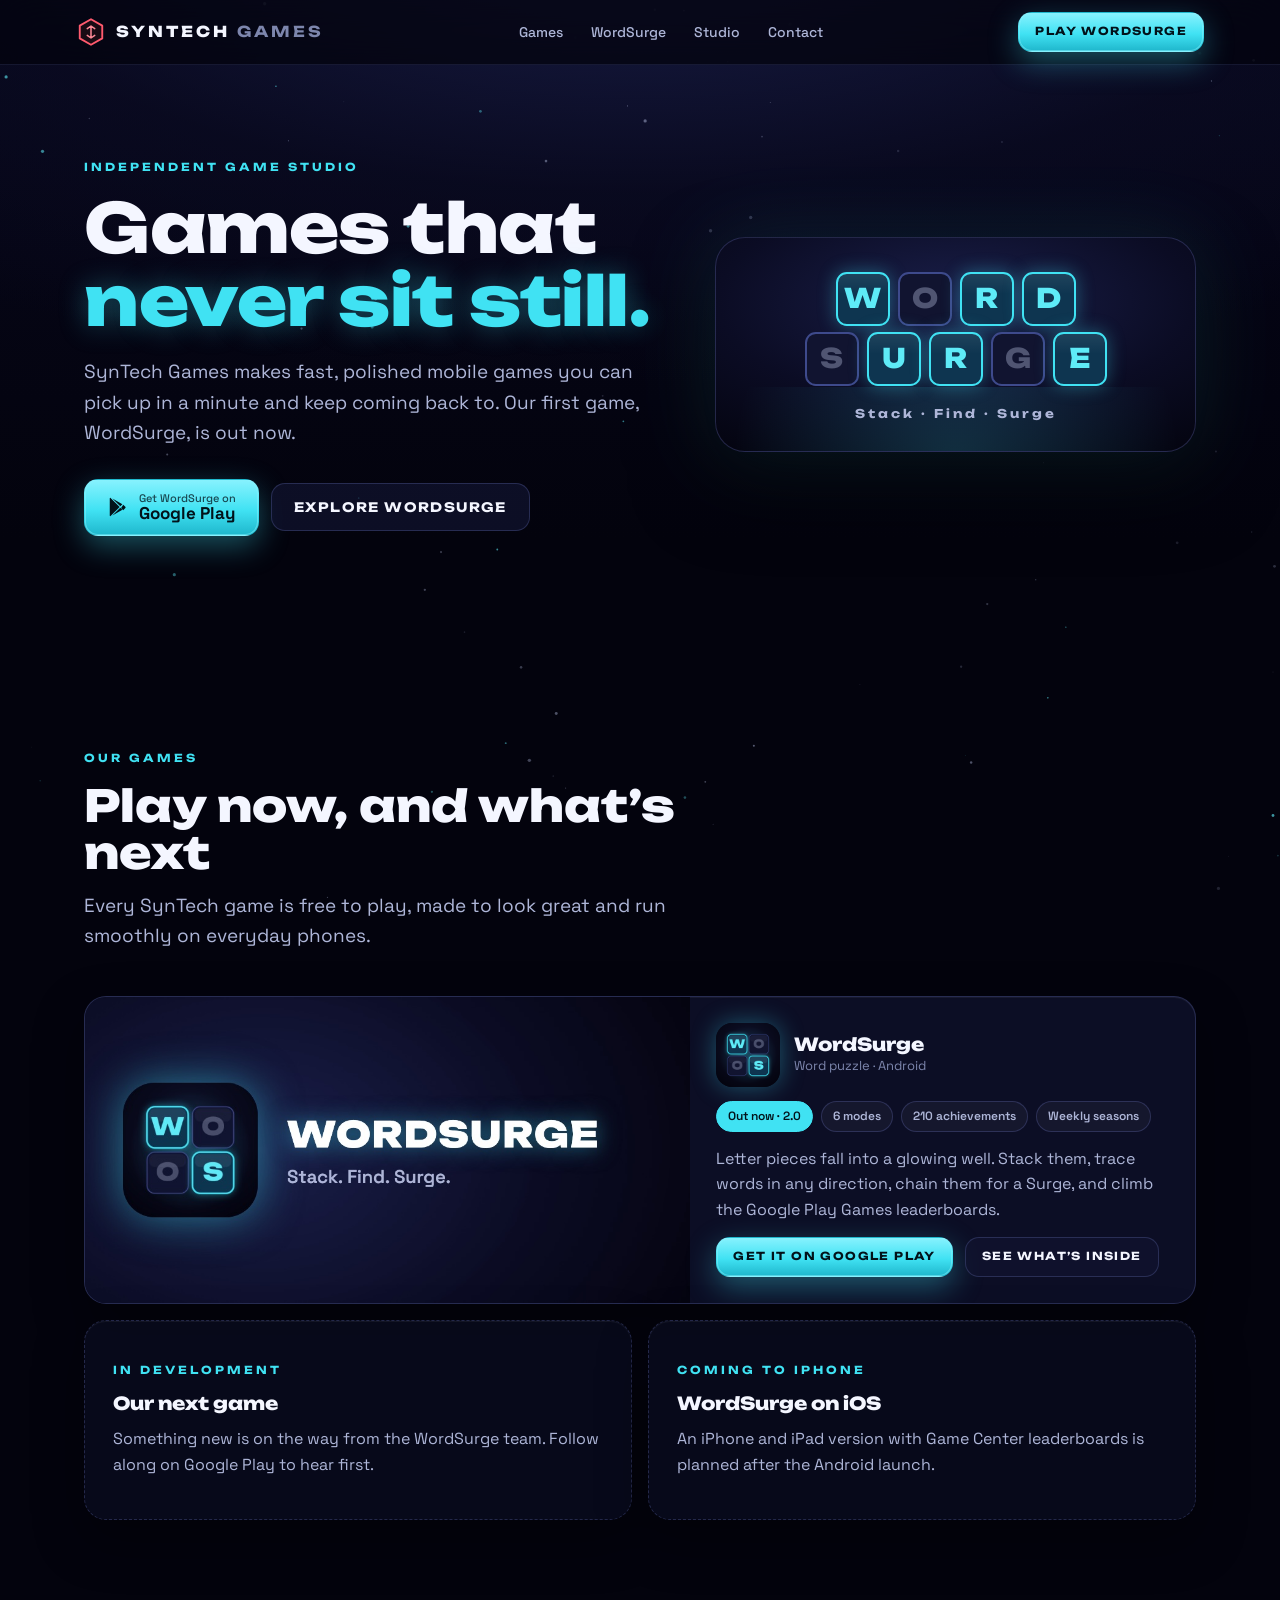
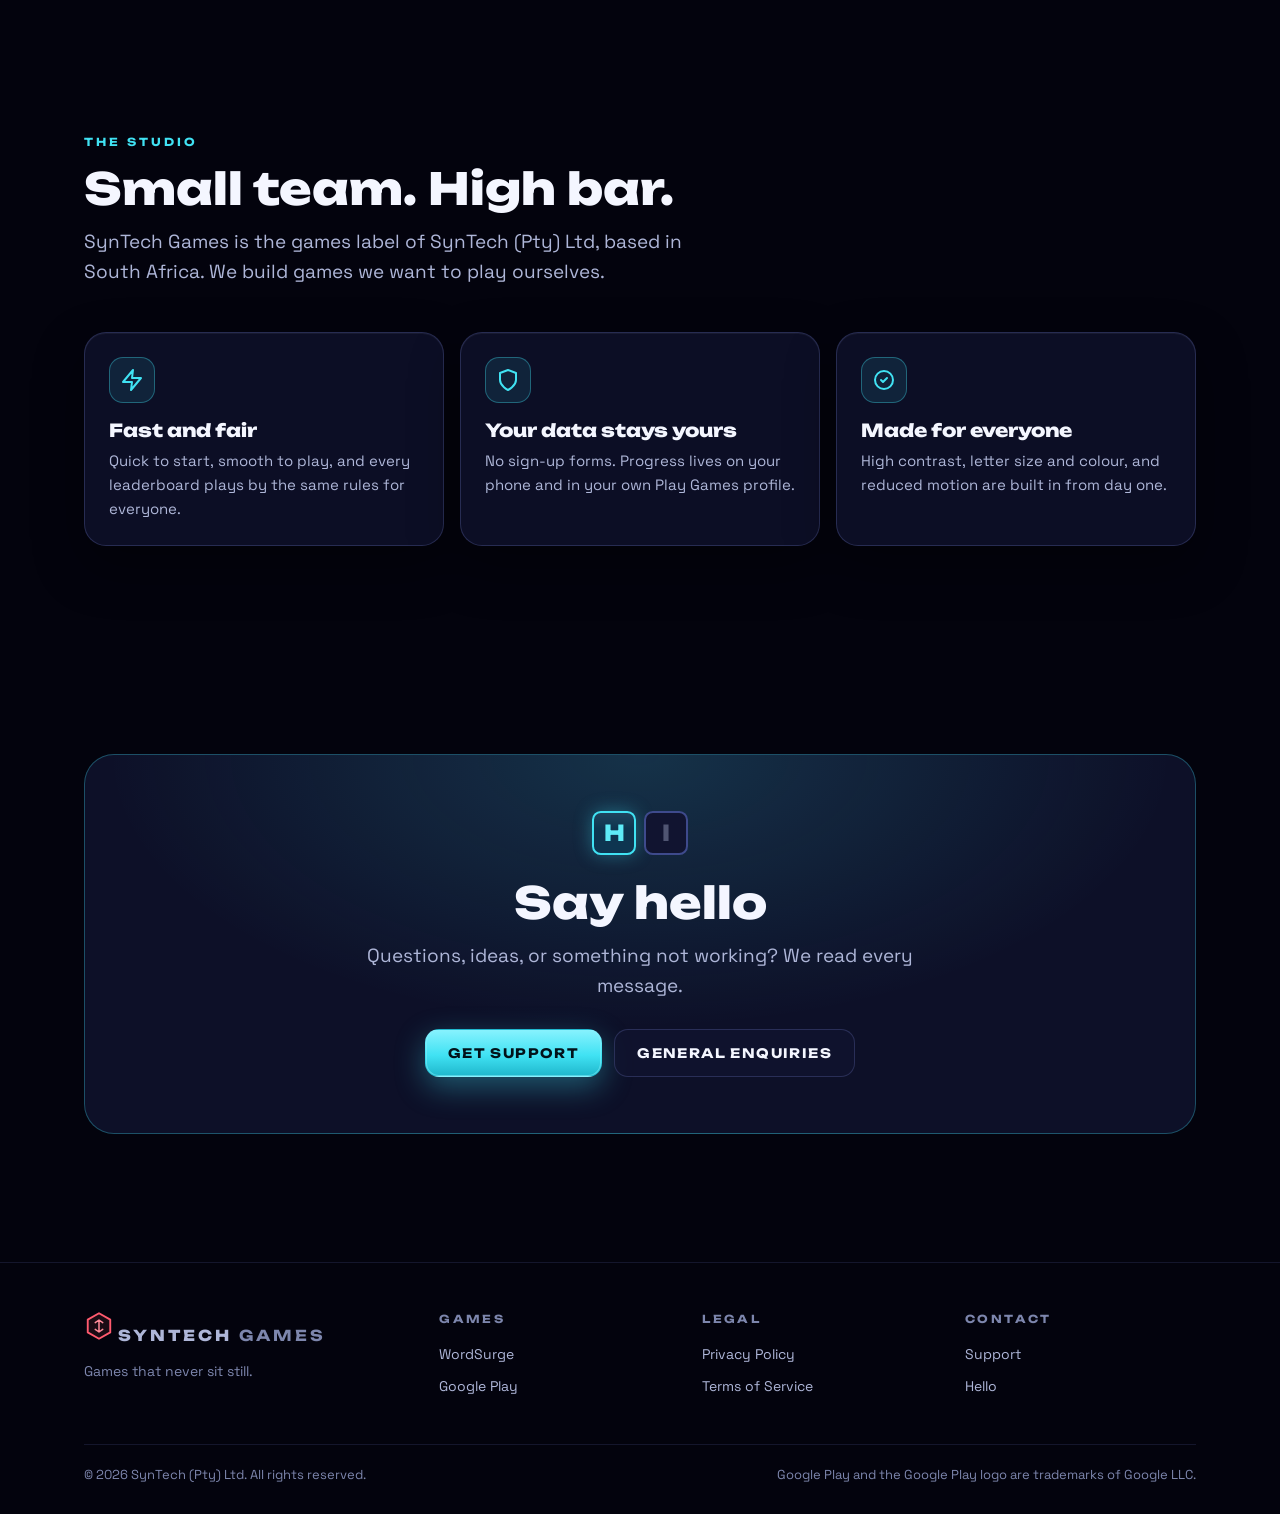
==== commit b3ee3c83: "SynTech Games site: studio home, WordSurge 2.0 page, Nightglass theme - Home is now the SynTech Game" ====
--- a/index.html
+++ b/index.html
@@ -1,304 +1,178 @@
 <!DOCTYPE html>
-<html lang="en">
+<html lang="en" class="no-js">
 <head>
   <meta charset="UTF-8">
   <meta name="viewport" content="width=device-width, initial-scale=1.0">
-  <title>WordSurge — The Ultimate Word Search Challenge</title>
-  <meta name="description" content="WordSurge is a fast-paced word search game with five unique modes. Adventure, Mystery, Competitive, Traditional, and Adaptive. Download now on iOS and Android.">
-  <meta name="keywords" content="word search, word game, puzzle game, mobile game, brain training, word puzzle">
-  <meta property="og:title" content="WordSurge — The Ultimate Word Search Challenge">
-  <meta property="og:description" content="Five game modes. Global leaderboards. One obsession. Download the word search game everyone's talking about.">
+  <title>SynTech Games: word games that never sit still</title>
+  <meta name="description" content="SynTech Games is an independent studio making fast, beautiful mobile games. Our first game, WordSurge, is out now on Google Play.">
+  <meta name="theme-color" content="#03030d">
+  <meta property="og:title" content="SynTech Games">
+  <meta property="og:description" content="An independent studio making fast, beautiful mobile games. WordSurge is out now on Google Play.">
   <meta property="og:type" content="website">
-  <link rel="icon" type="image/svg+xml" href="favicon.svg">
+  <meta property="og:url" content="https://syntechgames.com/">
+  <meta property="og:image" content="https://syntechgames.com/assets/wordsurge/feature-graphic.jpg">
+  <link rel="icon" type="image/png" href="/favicon.png">
+  <link rel="apple-touch-icon" href="/assets/wordsurge/icon-180.png">
   <link rel="preconnect" href="https://fonts.googleapis.com">
   <link rel="preconnect" href="https://fonts.gstatic.com" crossorigin>
-  <link href="https://fonts.googleapis.com/css2?family=Inter:wght@400;500;600;700;800;900&family=JetBrains+Mono:wght@700&display=swap" rel="stylesheet">
-  <link rel="stylesheet" href="styles.css">
+  <link href="https://fonts.googleapis.com/css2?family=Space+Grotesk:wght@400;500;600;700&family=Unbounded:wght@700;800&display=swap" rel="stylesheet">
+  <link rel="stylesheet" href="/styles.css">
 </head>
 <body>
-  <!-- Particle canvas background -->
-  <canvas id="particles" aria-hidden="true"></canvas>
+  <a class="skip-link" href="#main">Skip to content</a>
+  <canvas id="stars" aria-hidden="true"></canvas>
 
-  <!-- Navigation -->
-  <nav class="nav">
+  <nav class="nav" aria-label="Main">
     <div class="nav-inner">
-      <a href="/" class="nav-logo">
-        <span class="nav-logo-icon">⬡</span>
-        <span class="nav-logo-text">WordSurge</span>
+      <a href="/" class="brand" aria-label="SynTech Games home">
+        <svg class="brand-mark" viewBox="0 0 40 40" aria-hidden="true"><path d="M20 3 35 11.5v17L20 37 5 28.5v-17Z" fill="#1a0b14" stroke="#ff5a6e" stroke-width="2.5" stroke-linejoin="round"/><path d="M20 12v16M15 15.5l5-3.5 5 3.5M15 24.5l5 3.5 5-3.5" stroke="#ff8a98" stroke-width="2" fill="none" stroke-linecap="round" stroke-linejoin="round"/></svg>
+        <span class="brand-name">SynTech <span>Games</span></span>
       </a>
       <div class="nav-links">
-        <a href="#modes">Modes</a>
-        <a href="#features">Features</a>
-        <a href="#reviews">Highlights</a>
-        <a href="/privacy.html">Privacy</a>
-        <a href="/terms.html">Terms</a>
+        <a href="/#games">Games</a>
+        <a href="/wordsurge.html">WordSurge</a>
+        <a href="/#studio">Studio</a>
+        <a href="/#contact">Contact</a>
       </div>
-      <a href="#download" class="nav-cta">Download Free</a>
+      <a href="https://play.google.com/store/apps/details?id=com.syntech.wordsurge" class="btn btn-primary btn-small" rel="noopener">Play WordSurge</a>
     </div>
   </nav>
 
-  <!-- Hero -->
-  <section class="hero">
-    <div class="hero-glow"></div>
-    <div class="hero-content">
-      <div class="hero-badge">
-        <span class="badge-dot"></span>
-        #1 WORD GAME 2026
+  <main id="main">
+    <!-- Hero -->
+    <section class="hero">
+      <div class="container hero-grid">
+        <div>
+          <span class="eyebrow">Independent game studio</span>
+          <h1 class="h1">Games that <span class="glow-text">never sit still.</span></h1>
+          <p class="lead">SynTech Games makes fast, polished mobile games you can pick up in a minute and keep coming back to. Our first game, WordSurge, is out now.</p>
+          <div class="hero-actions">
+            <a href="https://play.google.com/store/apps/details?id=com.syntech.wordsurge" class="btn btn-primary btn-store" rel="noopener">
+              <svg width="22" height="22" viewBox="0 0 24 24" fill="currentColor" aria-hidden="true"><path d="M3.6 1.8 13.8 12 3.6 22.2a1 1 0 0 1-.6-.9V2.7a1 1 0 0 1 .6-.9Zm10.9 10.9 2.3 2.3-10.9 6.3 8.6-8.6Zm3.2-3.2 2.3 2.3a1 1 0 0 1 0 1.4l-2.3 2.3-2.3-2.5 2.3-3.5ZM5.9 2.7 16.8 9l-2.3 2.3-8.6-8.6Z"/></svg>
+              <span class="store-text"><small>Get WordSurge on</small><b>Google Play</b></span>
+            </a>
+            <a href="/wordsurge.html" class="btn btn-ghost">Explore WordSurge</a>
+          </div>
+        </div>
+        <div class="stage-art reveal" aria-hidden="true">
+          <div class="tiles word-row">
+            <span class="tile drop" style="--i:0">W</span><span class="tile drop dim" style="--i:1">O</span><span class="tile drop" style="--i:2">R</span><span class="tile drop" style="--i:3">D</span>
+          </div>
+          <div class="tiles word-row">
+            <span class="tile drop dim" style="--i:4">S</span><span class="tile drop" style="--i:5">U</span><span class="tile drop" style="--i:6">R</span><span class="tile drop dim" style="--i:7">G</span><span class="tile drop" style="--i:8">E</span>
+          </div>
+          <p class="caption">Stack · Find · Surge</p>
+        </div>
       </div>
-      <h1 class="hero-title">
-        <span class="hero-title-line">Find Words.</span>
-        <span class="hero-title-line accent">Beat Everyone.</span>
-      </h1>
-      <p class="hero-subtitle">Five game modes. Global leaderboards. Endless fun. The word search game you won't be able to put down.</p>
-      <div class="hero-actions">
-        <a href="#download" class="btn btn-primary btn-glow">
-          <svg width="20" height="20" viewBox="0 0 24 24" fill="currentColor"><path d="M17.05 20.28c-.98.95-2.05.8-3.08.35-1.09-.46-2.09-.48-3.24 0-1.44.62-2.2.44-3.06-.35C2.79 15.25 3.51 7.59 9.05 7.31c1.35.07 2.29.74 3.08.8 1.18-.24 2.31-.93 3.57-.84 1.51.12 2.65.72 3.4 1.8-3.12 1.87-2.38 5.98.48 7.13-.57 1.5-1.31 2.99-2.54 4.09zM12.03 7.25c-.15-2.23 1.66-4.07 3.74-4.25.29 2.58-2.34 4.5-3.74 4.25z"/></svg>
-          App Store
-        </a>
-        <a href="#download" class="btn btn-secondary">
-          <svg width="20" height="20" viewBox="0 0 24 24" fill="currentColor"><path d="M3.609 1.814L13.792 12 3.61 22.186a.996.996 0 01-.61-.92V2.734a1 1 0 01.609-.92zm10.89 10.893l2.302 2.302-10.937 6.333 8.635-8.635zm3.199-3.199l2.302 2.302a1 1 0 010 1.38l-2.302 2.302L15.396 13l2.302-2.492zM5.864 2.658L16.8 8.99l-2.302 2.302-8.634-8.634z"/></svg>
-          Google Play
-        </a>
-      </div>
-      <div class="hero-stats">
-        <div class="stat"><span class="stat-number" data-target="5">0</span><span class="stat-label">Game Modes</span></div>
-        <div class="stat-divider"></div>
-        <div class="stat"><span class="stat-number" data-target="150">0</span><span class="stat-label">Riddles</span></div>
-        <div class="stat-divider"></div>
-        <div class="stat"><span class="stat-number" data-target="250">0</span><span class="stat-label">Adventure Stages</span></div>
-      </div>
-    </div>
-    <div class="hero-visual">
-      <div class="phone-mockup">
-        <div class="phone-notch"></div>
-        <div class="phone-screen">
-          <div class="mock-grid">
-            <div class="mock-header">
-              <span class="mock-timer">⏱ 01:42</span>
-              <span class="mock-streak">🔥 x3</span>
+    </section>
+
+    <!-- Games -->
+    <section id="games">
+      <div class="container">
+        <div class="section-head reveal">
+          <span class="eyebrow">Our games</span>
+          <h2 class="h2">Play now, and what’s next</h2>
+          <p class="lead">Every SynTech game is free to play, made to look great and run smoothly on everyday phones.</p>
+        </div>
+
+        <article class="panel game-card reveal" aria-labelledby="ws-title">
+          <a class="media" href="/wordsurge.html" aria-label="Learn about WordSurge">
+            <img src="/assets/wordsurge/feature-graphic.jpg" width="1024" height="500" alt="WordSurge: glowing letter tiles in a dark well" loading="lazy">
+          </a>
+          <div class="body">
+            <div class="game-meta">
+              <img src="/assets/wordsurge/icon-180.png" width="64" height="64" alt="">
+              <div>
+                <h3 class="h3" id="ws-title">WordSurge</h3>
+                <p class="small">Word puzzle · Android</p>
+              </div>
             </div>
-            <div class="mock-cells" id="mockGrid"></div>
-            <div class="mock-words">
-              <span class="mock-word found">EAGLE</span>
-              <span class="mock-word found">SOAR</span>
-              <span class="mock-word active">CLIFF</span>
-              <span class="mock-word">NEST</span>
-              <span class="mock-word">WING</span>
+            <div class="chip-row"><span class="chip live">Out now · 2.0</span><span class="chip">6 modes</span><span class="chip">210 achievements</span><span class="chip">Weekly seasons</span></div>
+            <p class="muted">Letter pieces fall into a glowing well. Stack them, trace words in any direction, chain them for a Surge, and climb the Google Play Games leaderboards.</p>
+            <div class="hero-actions">
+              <a href="https://play.google.com/store/apps/details?id=com.syntech.wordsurge" class="btn btn-primary btn-small" rel="noopener">Get it on Google Play</a>
+              <a href="/wordsurge.html" class="btn btn-ghost btn-small">See what’s inside</a>
             </div>
+          </div>
+        </article>
+
+        <div class="grid grid-2" style="margin-top:16px">
+          <div class="panel soon-card reveal" style="--d:1">
+            <span class="eyebrow" style="margin:0">In development</span>
+            <h3 class="h3">Our next game</h3>
+            <p class="muted">Something new is on the way from the WordSurge team. Follow along on Google Play to hear first.</p>
+          </div>
+          <div class="panel soon-card reveal" style="--d:2">
+            <span class="eyebrow" style="margin:0">Coming to iPhone</span>
+            <h3 class="h3">WordSurge on iOS</h3>
+            <p class="muted">An iPhone and iPad version with Game Center leaderboards is planned after the Android launch.</p>
           </div>
         </div>
       </div>
-      <div class="phone-shadow"></div>
-    </div>
-  </section>
+    </section>
 
-  <!-- Social Proof Banner -->
-  <section class="social-proof reveal">
-    <div class="container">
-      <div class="proof-items">
-        <div class="proof-item">🎮 <span>5 Unique Game Modes</span></div>
-        <div class="proof-item">🌍 <span>Global Leaderboards</span></div>
-        <div class="proof-item">📱 <span>iOS & Android</span></div>
-      </div>
-    </div>
-  </section>
-</body>
-</html>
-
-  <!-- Game Modes -->
-  <section class="modes" id="modes">
-    <div class="container">
-      <div class="section-header reveal">
-        <span class="section-badge">GAME MODES</span>
-        <h2 class="section-title">Five Ways to Play</h2>
-        <p class="section-subtitle">From relaxing puzzles to intense competition — there's a mode for every mood.</p>
-      </div>
-      <div class="modes-grid">
-        <div class="mode-card mode-adventure reveal" style="--delay: 0">
-          <div class="mode-icon-wrap"><span class="mode-emoji">🗺️</span></div>
-          <h3>Adventure</h3>
-          <p class="mode-tagline">EXPLORE THE WORLD</p>
-          <p>Journey through 10 themed tracks with 25 stages each. Jungles, oceans, volcanoes, and beyond. Beat the clock to earn stars.</p>
-          <div class="mode-highlights">
-            <span>250 Stages</span>
-            <span>10 Zones</span>
-            <span>Timed</span>
+    <!-- Studio -->
+    <section id="studio">
+      <div class="container">
+        <div class="section-head reveal">
+          <span class="eyebrow">The studio</span>
+          <h2 class="h2">Small team. High bar.</h2>
+          <p class="lead">SynTech Games is the games label of SynTech (Pty) Ltd, based in South Africa. We build games we want to play ourselves.</p>
+        </div>
+        <div class="grid grid-3">
+          <div class="panel card reveal">
+            <div class="icon"><svg viewBox="0 0 24 24" fill="none" stroke="currentColor" stroke-width="2" stroke-linecap="round" stroke-linejoin="round" aria-hidden="true"><path d="M13 2 3 14h9l-1 8 10-12h-9l1-8Z"/></svg></div>
+            <h3 class="h3">Fast and fair</h3>
+            <p>Quick to start, smooth to play, and every leaderboard plays by the same rules for everyone.</p>
           </div>
-        </div>
-        <div class="mode-card mode-mystery reveal" style="--delay: 1">
-          <div class="mode-icon-wrap"><span class="mode-emoji">🔮</span></div>
-          <h3>Mystery</h3>
-          <p class="mode-tagline">SOLVE THE RIDDLE</p>
-          <p>Crack 150 riddles to reveal hidden words. Letters appear as clues over time. How fast can you solve them all?</p>
-          <div class="mode-highlights">
-            <span>150 Riddles</span>
-            <span>3-Star Rating</span>
-            <span>Clues</span>
+          <div class="panel card reveal" style="--d:1">
+            <div class="icon"><svg viewBox="0 0 24 24" fill="none" stroke="currentColor" stroke-width="2" stroke-linecap="round" stroke-linejoin="round" aria-hidden="true"><path d="M12 22s8-4 8-10V5l-8-3-8 3v7c0 6 8 10 8 10Z"/></svg></div>
+            <h3 class="h3">Your data stays yours</h3>
+            <p>No sign-up forms. Progress lives on your phone and in your own Play Games profile.</p>
           </div>
-        </div>
-        <div class="mode-card mode-competitive reveal" style="--delay: 2">
-          <div class="mode-icon-wrap"><span class="mode-emoji">⚔️</span></div>
-          <h3>Competitive</h3>
-          <p class="mode-tagline">CHALLENGE THE WORLD</p>
-          <p>Race against players globally. Speed and accuracy determine your rank on daily, weekly, and monthly leaderboards.</p>
-          <div class="mode-highlights">
-            <span>Global Ranks</span>
-            <span>Daily Reset</span>
-            <span>Real-time</span>
-          </div>
-        </div>
-        <div class="mode-card mode-traditional reveal" style="--delay: 3">
-          <div class="mode-icon-wrap"><span class="mode-emoji">🍃</span></div>
-          <h3>Traditional</h3>
-          <p class="mode-tagline">CLASSIC WORD PUZZLE</p>
-          <p>The pure word search experience. Find all hidden words in the grid. Build streaks for bonus multipliers.</p>
-          <div class="mode-highlights">
-            <span>Streak Bonus</span>
-            <span>10×10 Grid</span>
-            <span>Relaxing</span>
-          </div>
-        </div>
-        <div class="mode-card mode-adaptive reveal" style="--delay: 4">
-          <div class="mode-icon-wrap"><span class="mode-emoji">🧠</span></div>
-          <h3>Adaptive</h3>
-          <p class="mode-tagline">TEST YOUR MEMORY</p>
-          <p>The word list flashes and disappears. Memorize the words, then find them on the grid before time runs out.</p>
-          <div class="mode-highlights">
-            <span>Memory Test</span>
-            <span>Vanishing Words</span>
-            <span>Focus</span>
+          <div class="panel card reveal" style="--d:2">
+            <div class="icon"><svg viewBox="0 0 24 24" fill="none" stroke="currentColor" stroke-width="2" stroke-linecap="round" stroke-linejoin="round" aria-hidden="true"><circle cx="12" cy="12" r="9"/><path d="M9 12l2 2 4-4"/></svg></div>
+            <h3 class="h3">Made for everyone</h3>
+            <p>High contrast, letter size and colour, and reduced motion are built in from day one.</p>
           </div>
         </div>
       </div>
-    </div>
-  </section>
+    </section>
 
-  <!-- Features -->
-  <section class="features" id="features">
-    <div class="container">
-      <div class="section-header reveal">
-        <span class="section-badge">FEATURES</span>
-        <h2 class="section-title">Built for Obsession</h2>
-        <p class="section-subtitle">Every detail designed to keep you coming back.</p>
-      </div>
-      <div class="features-grid">
-        <div class="feature-card reveal">
-          <div class="feature-icon">🏆</div>
-          <h3>Global Leaderboards</h3>
-          <p>Compete on daily, weekly, monthly, and all-time XP leaderboards. See your rank rise in real-time.</p>
-        </div>
-        <div class="feature-card reveal">
-          <div class="feature-icon">⚡</div>
-          <h3>XP & Levels</h3>
-          <p>Earn XP from every game mode. Level up with Fibonacci-based progression. Show off your level globally.</p>
-        </div>
-        <div class="feature-card reveal">
-          <div class="feature-icon">🔥</div>
-          <h3>Streak System</h3>
-          <p>Find words quickly to build streaks up to 10×. Multipliers carry between games for dedicated players.</p>
-        </div>
-        <div class="feature-card reveal">
-          <div class="feature-icon">📶</div>
-          <h3>Play Offline</h3>
-          <p>No internet? No problem. Play any mode offline. Scores sync automatically when you reconnect.</p>
-        </div>
-        <div class="feature-card reveal">
-          <div class="feature-icon">🎵</div>
-          <h3>Immersive Audio</h3>
-          <p>Original soundtrack with adaptive music that intensifies as time runs low. Satisfying SFX for every action.</p>
-        </div>
-        <div class="feature-card reveal">
-          <div class="feature-icon">📊</div>
-          <h3>Detailed Stats</h3>
-          <p>Track everything — games played, words found, personal bests, monthly history, and more.</p>
-        </div>
-      </div>
-    </div>
-  </section>
-
-  <!-- Reviews -->
-  <section class="reviews" id="reviews">
-    <div class="container">
-      <div class="section-header reveal">
-        <span class="section-badge">THE GAME</span>
-        <h2 class="section-title">What Makes It Addictive</h2>
-      </div>
-      <div class="reviews-grid">
-        <div class="review-card reveal">
-          <div class="review-stars">🗺️</div>
-          <p class="review-text">Journey through jungles, oceans, volcanoes, and space across 250 adventure stages. Each zone has unique themed words.</p>
-          <div class="review-author">Adventure Mode</div>
-        </div>
-        <div class="review-card reveal">
-          <div class="review-stars">⚔️</div>
-          <p class="review-text">Climb daily, weekly, and monthly leaderboards. Your XP accumulates across all modes — every game counts.</p>
-          <div class="review-author">Global Competition</div>
-        </div>
-        <div class="review-card reveal">
-          <div class="review-stars">🔮</div>
-          <p class="review-text">150 riddles that reveal words letter by letter. Solve them fast for 3 stars, or wait for clues at the cost of time.</p>
-          <div class="review-author">Mystery Mode</div>
-        </div>
-      </div>
-    </div>
-  </section>
-
-  <!-- Download CTA -->
-  <section class="cta" id="download">
-    <div class="container">
-      <div class="cta-card reveal">
-        <div class="cta-glow"></div>
-        <h2>Ready to Surge?</h2>
-        <p>Download free today and start your word search journey.</p>
-        <div class="cta-actions">
-          <a href="#" class="btn btn-primary btn-large btn-glow">
-            <svg width="22" height="22" viewBox="0 0 24 24" fill="currentColor"><path d="M17.05 20.28c-.98.95-2.05.8-3.08.35-1.09-.46-2.09-.48-3.24 0-1.44.62-2.2.44-3.06-.35C2.79 15.25 3.51 7.59 9.05 7.31c1.35.07 2.29.74 3.08.8 1.18-.24 2.31-.93 3.57-.84 1.51.12 2.65.72 3.4 1.8-3.12 1.87-2.38 5.98.48 7.13-.57 1.5-1.31 2.99-2.54 4.09zM12.03 7.25c-.15-2.23 1.66-4.07 3.74-4.25.29 2.58-2.34 4.5-3.74 4.25z"/></svg>
-            Download for iOS
-          </a>
-          <a href="#" class="btn btn-secondary btn-large">
-            <svg width="22" height="22" viewBox="0 0 24 24" fill="currentColor"><path d="M3.609 1.814L13.792 12 3.61 22.186a.996.996 0 01-.61-.92V2.734a1 1 0 01.609-.92zm10.89 10.893l2.302 2.302-10.937 6.333 8.635-8.635zm3.199-3.199l2.302 2.302a1 1 0 010 1.38l-2.302 2.302L15.396 13l2.302-2.492zM5.864 2.658L16.8 8.99l-2.302 2.302-8.634-8.634z"/></svg>
-            Download for Android
-          </a>
-        </div>
-        <p class="cta-note">Free to play • No ads in gameplay • Available worldwide</p>
-      </div>
-    </div>
-  </section>
-
-  <!-- Footer -->
-  <footer class="footer">
-    <div class="footer-inner">
-      <div class="footer-top">
-        <div class="footer-brand">
-          <span class="nav-logo-icon">⬡</span>
-          <span class="nav-logo-text">WordSurge</span>
-          <p class="footer-tagline">The word search game that challenges your mind.</p>
-        </div>
-        <div class="footer-links">
-          <div class="footer-col">
-            <h4>Game</h4>
-            <a href="#modes">Game Modes</a>
-            <a href="#features">Features</a>
-            <a href="#reviews">Highlights</a>
-          </div>
-          <div class="footer-col">
-            <h4>Legal</h4>
-            <a href="/privacy.html">Privacy Policy</a>
-            <a href="/terms.html">Terms of Service</a>
-          </div>
-          <div class="footer-col">
-            <h4>Company</h4>
-            <a href="mailto:hello@syntechgames.com">Contact Us</a>
-            <a href="mailto:support@syntechgames.com">Support</a>
+    <!-- Contact -->
+    <section id="contact">
+      <div class="container">
+        <div class="cta-card reveal">
+          <div class="tiles" aria-hidden="true"><span class="tile" style="--s:44px">H</span><span class="tile dim" style="--s:44px">I</span></div>
+          <h2 class="h2">Say hello</h2>
+          <p class="lead">Questions, ideas, or something not working? We read every message.</p>
+          <div class="hero-actions">
+            <a href="mailto:support@syntechgames.com" class="btn btn-primary">Get support</a>
+            <a href="mailto:hello@syntechgames.com" class="btn btn-ghost">General enquiries</a>
           </div>
         </div>
       </div>
-      <div class="footer-bottom">
-        <p>&copy; 2026 SynTech (Pty) Ltd. All rights reserved.</p>
+    </section>
+  </main>
+
+  <footer class="footer">
+    <div class="container">
+      <div class="footer-top">
+        <div>
+          <a href="/" class="brand" aria-label="SynTech Games home">
+            <svg class="brand-mark" viewBox="0 0 40 40" aria-hidden="true"><path d="M20 3 35 11.5v17L20 37 5 28.5v-17Z" fill="#1a0b14" stroke="#ff5a6e" stroke-width="2.5" stroke-linejoin="round"/><path d="M20 12v16M15 15.5l5-3.5 5 3.5M15 24.5l5 3.5 5-3.5" stroke="#ff8a98" stroke-width="2" fill="none" stroke-linecap="round" stroke-linejoin="round"/></svg>
+            <span class="brand-name">SynTech <span>Games</span></span>
+          </a>
+          <p class="footer-tagline">Games that never sit still.</p>
+        </div>
+        <div><h4>Games</h4><a href="/wordsurge.html">WordSurge</a><a href="https://play.google.com/store/apps/details?id=com.syntech.wordsurge" rel="noopener">Google Play</a></div>
+        <div><h4>Legal</h4><a href="/privacy.html">Privacy Policy</a><a href="/terms.html">Terms of Service</a></div>
+        <div><h4>Contact</h4><a href="mailto:support@syntechgames.com">Support</a><a href="mailto:hello@syntechgames.com">Hello</a></div>
       </div>
+      <div class="footer-bottom"><span>&copy; <span data-year>2026</span> SynTech (Pty) Ltd. All rights reserved.</span><span>Google Play and the Google Play logo are trademarks of Google LLC.</span></div>
     </div>
   </footer>
 
-  <script src="script.js"></script>
+  <script src="/script.js"></script>
 </body>
 </html>
--- a/styles.css
+++ b/styles.css
@@ -1,637 +1,357 @@
-/* ── Reset & Base ─────────────────────────────────────────────────────────── */
+/* SynTech Games — Nightglass theme, shared by every page.
+   Colours and type follow the WordSurge app (src/components/wordsurge/surgeTheme.ts). */
+
 *, *::before, *::after { margin: 0; padding: 0; box-sizing: border-box; }
 
 :root {
-  --bg: #0A0A1A;
-  --bg-card: rgba(255, 255, 255, 0.03);
-  --bg-card-hover: rgba(255, 255, 255, 0.06);
-  --text: #FFFFFF;
-  --text-muted: rgba(255, 255, 255, 0.6);
-  --text-dim: rgba(255, 255, 255, 0.4);
-  --indigo: #6366F1;
-  --indigo-light: #818CF8;
-  --indigo-glow: rgba(99, 102, 241, 0.4);
-  --purple: #8B5CF6;
-  --green: #10B981;
-  --amber: #F59E0B;
-  --red: #EF4444;
-  --border: rgba(255, 255, 255, 0.08);
-  --border-hover: rgba(255, 255, 255, 0.15);
-  --radius: 20px;
-  --radius-sm: 12px;
-  --radius-xs: 8px;
+  --bg-top: #07071c;
+  --bg: #03030d;
+  --stage: #111430;
+  --panel: rgba(17, 20, 48, 0.72);
+  --panel-solid: #0d1028;
+  --rim: rgba(84, 93, 156, 0.38);
+  --rim-hi: rgba(125, 226, 250, 0.45);
+  --text: #f4f6ff;
+  --text-2: #aeb6d8;
+  --text-3: #7d86ad;
+  --accent: #40e2f3;
+  --accent-hi: #87f2fe;
+  --accent-glow: rgba(64, 226, 243, 0.35);
+  --gold: #fec84b;
+  --studio: #ff5a6e;
+  --adventure: #a78bfa;
+  --mystery: #fbbf24;
+  --compete: #fb7185;
+  --adaptive: #60a5fa;
+  --classic: #34d399;
+  --reveal: #f7cb58;
+  --freeze: #7de2fa;
+  --purge: #ff6d80;
+  --hold: #61da92;
+  --slow: #bd96fe;
+  --radius: 22px;
+  --radius-sm: 14px;
+  --font-display: 'Unbounded', 'Arial Black', sans-serif;
+  --font-body: 'Space Grotesk', -apple-system, BlinkMacSystemFont, 'Segoe UI', sans-serif;
 }
 
 html { scroll-behavior: smooth; }
+@media (prefers-reduced-motion: reduce) {
+  html { scroll-behavior: auto; }
+  *, *::before, *::after { animation: none !important; transition: none !important; }
+}
 
 body {
-  font-family: 'Inter', -apple-system, BlinkMacSystemFont, sans-serif;
-  background: var(--bg);
+  font-family: var(--font-body);
   color: var(--text);
   line-height: 1.6;
+  background:
+    radial-gradient(120% 70% at 50% -10%, #1a1f4a 0%, rgba(11, 12, 36, 0.6) 45%, transparent 75%),
+    linear-gradient(180deg, var(--bg-top) 0%, var(--bg) 60%);
+  background-color: var(--bg);
+  background-attachment: fixed;
   overflow-x: hidden;
+  min-height: 100vh;
 }
 
 a { color: inherit; text-decoration: none; }
-.container { max-width: 1200px; margin: 0 auto; padding: 0 24px; }
-
-/* ── Particles Background ────────────────────────────────────────────────── */
-#particles {
-  position: fixed;
-  top: 0; left: 0;
-  width: 100%; height: 100%;
-  z-index: 0;
-  pointer-events: none;
-}
-
-/* ── Navigation ──────────────────────────────────────────────────────────── */
+img, video { display: block; max-width: 100%; }
+.container { max-width: 1160px; margin: 0 auto; padding: 0 16px; }
+@media (min-width: 640px) { .container { padding: 0 24px; } }
+
+.skip-link {
+  position: absolute; left: -999px; top: 8px; z-index: 200;
+  background: var(--accent); color: #02121a; padding: 8px 14px; border-radius: 10px; font-weight: 700;
+}
+.skip-link:focus { left: 16px; }
+:focus-visible { outline: 2px solid var(--accent); outline-offset: 3px; border-radius: 6px; }
+
+/* ── Background starfield ─────────────────────────────────────────────── */
+#stars { position: fixed; inset: 0; width: 100%; height: 100%; z-index: 0; pointer-events: none; }
+main, footer, .nav { position: relative; z-index: 1; }
+
+/* ── Navigation ───────────────────────────────────────────────────────── */
 .nav {
-  position: fixed;
-  top: 0; left: 0; right: 0;
-  z-index: 100;
-  backdrop-filter: blur(20px);
-  -webkit-backdrop-filter: blur(20px);
-  background: rgba(10, 10, 26, 0.8);
-  border-bottom: 1px solid var(--border);
-}
-
+  position: sticky; top: 0; z-index: 100;
+  backdrop-filter: blur(18px); -webkit-backdrop-filter: blur(18px);
+  background: rgba(3, 3, 13, 0.72);
+  border-bottom: 1px solid rgba(84, 93, 156, 0.22);
+  transition: background 0.2s;
+}
+.nav.scrolled { background: rgba(3, 3, 13, 0.92); }
 .nav-inner {
-  max-width: 1200px;
-  margin: 0 auto;
-  padding: 16px 24px;
-  display: flex;
-  align-items: center;
-  justify-content: space-between;
-}
-
-.nav-logo {
-  display: flex;
-  align-items: center;
-  gap: 10px;
-  font-weight: 900;
-  font-size: 20px;
-}
-
-.nav-logo-icon { font-size: 26px; filter: hue-rotate(0deg); }
-.nav-logo-text { background: linear-gradient(135deg, #818CF8, #C084FC); -webkit-background-clip: text; -webkit-text-fill-color: transparent; background-clip: text; }
-
-.nav-links { display: flex; gap: 32px; }
-.nav-links a { font-size: 14px; font-weight: 500; color: var(--text-muted); transition: color 0.2s; }
-.nav-links a:hover { color: var(--text); }
-
-.nav-cta {
-  font-size: 13px;
-  font-weight: 700;
-  padding: 10px 20px;
-  border-radius: 10px;
-  background: var(--indigo);
-  color: white;
-  transition: all 0.2s;
-}
-.nav-cta:hover { background: var(--purple); transform: translateY(-1px); }
-
-/* ── Hero ────────────────────────────────────────────────────────────────── */
-.hero {
-  position: relative;
-  z-index: 1;
-  min-height: 100vh;
-  display: flex;
-  align-items: center;
-  justify-content: space-between;
-  padding: 140px 24px 100px;
-  max-width: 1200px;
-  margin: 0 auto;
-  gap: 80px;
-}
-
-.hero-glow {
-  position: absolute;
-  top: 20%;
-  left: 30%;
-  width: 600px;
-  height: 600px;
-  background: radial-gradient(circle, rgba(99, 102, 241, 0.15) 0%, transparent 70%);
-  border-radius: 50%;
-  pointer-events: none;
-  animation: glowPulse 4s ease-in-out infinite;
-}
-
-@keyframes glowPulse {
-  0%, 100% { opacity: 0.6; transform: scale(1); }
-  50% { opacity: 1; transform: scale(1.1); }
-}
-
-.hero-content { flex: 1; max-width: 580px; }
-
-.hero-badge {
-  display: inline-flex;
-  align-items: center;
-  gap: 8px;
-  background: rgba(99, 102, 241, 0.1);
-  border: 1px solid rgba(99, 102, 241, 0.3);
-  color: var(--indigo-light);
-  font-size: 12px;
-  font-weight: 700;
-  letter-spacing: 1.5px;
-  padding: 8px 16px;
-  border-radius: 20px;
-  margin-bottom: 28px;
-  animation: fadeInUp 0.6s ease-out;
-}
-
-.badge-dot {
-  width: 8px; height: 8px;
-  background: var(--green);
-  border-radius: 50%;
-  animation: pulse 2s infinite;
-}
-
-@keyframes pulse {
-  0%, 100% { opacity: 1; }
-  50% { opacity: 0.4; }
-}
-
-.hero-title {
-  margin-bottom: 24px;
-  animation: fadeInUp 0.6s ease-out 0.1s backwards;
-}
-
-.hero-title-line {
-  display: block;
-  font-size: clamp(40px, 6vw, 64px);
-  font-weight: 900;
-  line-height: 1.1;
-  letter-spacing: -1.5px;
-}
-
-.hero-title-line.accent {
-  background: linear-gradient(135deg, #818CF8, #C084FC, #F472B6);
-  -webkit-background-clip: text;
-  -webkit-text-fill-color: transparent;
-  background-clip: text;
-}
-
-.hero-subtitle {
-  font-size: 18px;
-  color: var(--text-muted);
-  margin-bottom: 36px;
-  line-height: 1.7;
-  max-width: 480px;
-  animation: fadeInUp 0.6s ease-out 0.2s backwards;
-}
-
-.hero-actions {
-  display: flex;
-  gap: 14px;
-  flex-wrap: wrap;
-  animation: fadeInUp 0.6s ease-out 0.3s backwards;
-}
-
-/* ── Buttons ─────────────────────────────────────────────────────────────── */
+  max-width: 1160px; margin: 0 auto; padding: 12px 16px;
+  display: flex; align-items: center; justify-content: space-between; gap: 16px;
+}
+.brand { display: flex; align-items: center; gap: 10px; }
+.brand-mark { width: 30px; height: 30px; flex: none; }
+.brand-name {
+  font-family: var(--font-display); font-weight: 800; font-size: 15px; letter-spacing: 3px;
+  text-transform: uppercase;
+}
+.brand-name span { color: var(--text-3); font-weight: 700; }
+.nav-links { display: none; gap: 28px; }
+.nav-links a { font-size: 14px; font-weight: 500; color: var(--text-2); transition: color 0.2s; }
+.nav-links a:hover, .nav-links a[aria-current="page"] { color: var(--accent); }
+@media (min-width: 860px) { .nav-links { display: flex; } }
+
+/* ── Buttons ──────────────────────────────────────────────────────────── */
 .btn {
-  display: inline-flex;
-  align-items: center;
-  gap: 10px;
-  padding: 14px 28px;
-  border-radius: var(--radius-sm);
-  font-size: 15px;
-  font-weight: 700;
-  transition: all 0.25s;
-  cursor: pointer;
-  border: none;
-  position: relative;
-}
-
+  display: inline-flex; align-items: center; justify-content: center; gap: 10px;
+  min-height: 48px; padding: 12px 22px; border-radius: var(--radius-sm);
+  font-family: var(--font-display); font-weight: 700; font-size: 13px; letter-spacing: 1.4px;
+  text-transform: uppercase; cursor: pointer; border: 1px solid transparent;
+  transition: transform 0.2s, box-shadow 0.2s, background 0.2s, border-color 0.2s;
+}
+.btn svg { flex: none; }
 .btn-primary {
-  background: linear-gradient(135deg, var(--indigo), var(--purple));
-  color: white;
-}
-
-.btn-glow { box-shadow: 0 4px 20px var(--indigo-glow), 0 0 60px rgba(99, 102, 241, 0.1); }
-.btn-primary:hover { transform: translateY(-2px); box-shadow: 0 8px 30px var(--indigo-glow); }
-
-.btn-secondary {
-  background: var(--bg-card);
-  color: var(--text);
-  border: 1px solid var(--border);
-}
-.btn-secondary:hover { background: var(--bg-card-hover); border-color: var(--border-hover); transform: translateY(-2px); }
-
-.btn-large { padding: 18px 36px; font-size: 16px; border-radius: var(--radius); }
-
-/* ── Hero Stats ──────────────────────────────────────────────────────────── */
-.hero-stats {
-  display: flex;
-  align-items: center;
-  gap: 24px;
-  margin-top: 48px;
-  padding-top: 32px;
-  border-top: 1px solid var(--border);
-  animation: fadeInUp 0.6s ease-out 0.4s backwards;
-}
-
-.stat { text-align: center; }
-.stat-number { display: block; font-size: 28px; font-weight: 900; color: var(--text); }
-.stat-label { font-size: 12px; color: var(--text-dim); font-weight: 600; letter-spacing: 0.5px; }
-.stat-divider { width: 1px; height: 40px; background: var(--border); }
-
-/* ── Phone Mockup ────────────────────────────────────────────────────────── */
-.hero-visual {
-  flex-shrink: 0;
-  position: relative;
-  animation: fadeInUp 0.8s ease-out 0.3s backwards;
-}
-
-.phone-mockup {
-  width: 300px;
-  height: 620px;
-  background: linear-gradient(145deg, #1a1a2e, #16162a);
-  border-radius: 44px;
-  padding: 14px;
-  position: relative;
-  border: 1px solid rgba(255, 255, 255, 0.1);
-  box-shadow: 0 40px 80px rgba(0, 0, 0, 0.5), 0 0 0 1px rgba(255, 255, 255, 0.05);
-  animation: phoneFloat 6s ease-in-out infinite;
-}
-
-@keyframes phoneFloat {
-  0%, 100% { transform: translateY(0); }
-  50% { transform: translateY(-12px); }
-}
-
-.phone-notch {
-  position: absolute;
-  top: 14px;
-  left: 50%;
-  transform: translateX(-50%);
-  width: 120px;
-  height: 28px;
-  background: #0A0A1A;
-  border-radius: 0 0 16px 16px;
-  z-index: 2;
-}
-
-.phone-screen {
-  width: 100%;
-  height: 100%;
-  background: linear-gradient(180deg, #1E1B4B, #312E81);
-  border-radius: 32px;
+  color: #02121a;
+  background: linear-gradient(180deg, #87f2fe 0%, #40e2f3 55%, #1fb7cc 100%);
+  box-shadow: 0 0 0 1px rgba(135, 242, 254, 0.5) inset, 0 10px 30px var(--accent-glow);
+}
+.btn-primary:hover { transform: translateY(-2px); box-shadow: 0 0 0 1px rgba(135, 242, 254, 0.7) inset, 0 14px 40px rgba(64, 226, 243, 0.5); }
+.btn-ghost { color: var(--text); background: var(--panel); border-color: var(--rim); }
+.btn-ghost:hover { border-color: var(--rim-hi); transform: translateY(-2px); }
+.btn-small { min-height: 40px; padding: 8px 16px; font-size: 11px; }
+.btn-store { text-transform: none; letter-spacing: 0; font-family: var(--font-body); font-size: 15px; }
+.btn-store small { display: block; font-size: 11px; font-weight: 500; opacity: 0.75; line-height: 1.1; }
+.btn-store b { display: block; font-size: 17px; line-height: 1.15; }
+.btn-store .store-text { text-align: left; }
+
+/* ── Letter tiles (from the app icon and HUD) ─────────────────────────── */
+.tiles { display: flex; gap: 8px; flex-wrap: wrap; }
+.tile {
+  --c: var(--accent);
+  width: var(--s, 54px); height: var(--s, 54px);
+  display: grid; place-items: center;
+  border-radius: calc(var(--s, 54px) * 0.2);
+  font-family: var(--font-display); font-weight: 800; font-size: calc(var(--s, 54px) * 0.5);
+  color: #5eebf7;
+  background: linear-gradient(180deg, rgba(255, 255, 255, 0.07), rgba(255, 255, 255, 0) 40%), #0e3550;
+  border: 2px solid var(--c);
+  box-shadow: 0 0 18px rgba(64, 226, 243, 0.35);
+}
+.tile.dim { color: rgba(174, 182, 216, 0.4); background: var(--stage); border-color: #3e4a8c; box-shadow: none; }
+.tile.drop { animation: tileDrop 0.7s cubic-bezier(.2, .9, .3, 1.2) backwards; animation-delay: calc(var(--i, 0) * 70ms + 150ms); }
+@keyframes tileDrop { from { transform: translateY(-60px); opacity: 0; } to { transform: none; opacity: 1; } }
+
+/* ── Sections ─────────────────────────────────────────────────────────── */
+section { padding: 72px 0; }
+@media (min-width: 860px) { section { padding: 104px 0; } }
+.eyebrow {
+  display: inline-block; font-family: var(--font-display); font-weight: 700; font-size: 11px;
+  letter-spacing: 3px; text-transform: uppercase; color: var(--accent); margin-bottom: 14px;
+}
+.h1, .h2, .h3 { font-family: var(--font-display); font-weight: 800; line-height: 1.08; }
+.h1 { font-size: clamp(34px, 7vw, 68px); letter-spacing: -0.5px; }
+.h2 { font-size: clamp(26px, 4.4vw, 44px); }
+.h3 { font-size: 18px; line-height: 1.25; }
+.glow-text { color: var(--accent); text-shadow: 0 0 28px var(--accent-glow); }
+.lead { font-size: clamp(16px, 2.2vw, 19px); color: var(--text-2); max-width: 620px; }
+.section-head { max-width: 720px; margin-bottom: 44px; }
+.section-head.center { margin-left: auto; margin-right: auto; text-align: center; }
+.section-head.center .lead { margin: 14px auto 0; }
+.section-head .lead { margin-top: 14px; }
+.muted { color: var(--text-2); }
+.small { font-size: 13px; color: var(--text-3); }
+
+.panel {
+  background: var(--panel); border: 1px solid var(--rim); border-radius: var(--radius);
+  box-shadow: 0 1px 0 rgba(255, 255, 255, 0.05) inset, 0 20px 50px rgba(0, 0, 3, 0.35);
+}
+
+.grid { display: grid; gap: 16px; }
+/* Grid and split children may shrink below their images' natural width (phones). */
+.grid > *, .hero-grid > *, .split > *, .game-card > * { min-width: 0; }
+@media (min-width: 640px) { .grid-2 { grid-template-columns: repeat(2, 1fr); } .grid-3 { grid-template-columns: repeat(2, 1fr); } }
+@media (min-width: 980px) { .grid-3 { grid-template-columns: repeat(3, 1fr); } }
+
+/* ── Hero ─────────────────────────────────────────────────────────────── */
+.hero { padding-top: 56px; }
+@media (min-width: 860px) { .hero { padding-top: 88px; } }
+.hero-grid { display: grid; gap: 44px; align-items: center; }
+@media (min-width: 980px) { .hero-grid { grid-template-columns: 1.1fr 0.9fr; } }
+.hero .lead { margin: 20px 0 30px; }
+.hero-actions { display: flex; gap: 12px; flex-wrap: wrap; align-items: center; }
+.hero-note { margin-top: 16px; font-size: 13px; color: var(--text-3); }
+
+.studio-mark { display: flex; align-items: center; gap: 14px; margin-bottom: 22px; }
+.studio-mark svg { width: 44px; height: 44px; }
+
+/* Hero art: the WordSurge stage */
+.stage-art {
+  position: relative; padding: 28px; border-radius: 30px;
+  background: radial-gradient(90% 90% at 50% 30%, #1a1f4a 0%, #0b0c24 55%, #03030d 100%);
+  border: 1px solid var(--rim);
+  box-shadow: 0 0 80px rgba(64, 226, 243, 0.12), 0 30px 80px rgba(0, 0, 3, 0.6);
   overflow: hidden;
-  padding: 40px 12px 16px;
-}
-
-.phone-shadow {
-  position: absolute;
-  bottom: -20px;
-  left: 10%;
-  width: 80%;
-  height: 40px;
-  background: radial-gradient(ellipse, rgba(99, 102, 241, 0.2) 0%, transparent 70%);
-  filter: blur(10px);
-}
-
-.mock-header {
-  display: flex;
-  justify-content: space-between;
-  padding: 8px 8px 14px;
-}
-
-.mock-timer, .mock-streak {
-  font-size: 12px;
-  font-weight: 700;
-  color: rgba(255, 255, 255, 0.8);
-  font-family: 'JetBrains Mono', monospace;
-}
-
-.mock-cells {
-  display: grid;
-  grid-template-columns: repeat(7, 1fr);
-  gap: 3px;
-  margin-bottom: 14px;
-}
-
-.mock-cell {
-  aspect-ratio: 1;
-  display: flex;
-  align-items: center;
-  justify-content: center;
-  background: rgba(255, 255, 255, 0.08);
-  border-radius: 6px;
-  font-family: 'JetBrains Mono', monospace;
-  font-size: 12px;
-  font-weight: 700;
-  color: rgba(255, 255, 255, 0.4);
-}
-
-.mock-cell.highlight {
-  color: white;
-  background: linear-gradient(135deg, rgba(134, 239, 172, 0.4), rgba(16, 185, 129, 0.3));
-  box-shadow: 0 0 8px rgba(16, 185, 129, 0.3);
-}
-
-.mock-words { display: flex; flex-wrap: wrap; gap: 6px; padding: 10px 4px; }
-
-.mock-word {
-  font-size: 11px;
-  font-weight: 700;
-  padding: 5px 10px;
-  background: rgba(255, 255, 255, 0.06);
-  border-radius: 8px;
-  color: rgba(255, 255, 255, 0.5);
-  border: 1px solid rgba(255, 255, 255, 0.08);
-}
-
-.mock-word.found { text-decoration: line-through; color: var(--green); background: rgba(16, 185, 129, 0.1); border-color: rgba(16, 185, 129, 0.2); }
-.mock-word.active { color: white; background: rgba(99, 102, 241, 0.15); border-color: rgba(99, 102, 241, 0.3); }
-
-/* ── Social Proof ────────────────────────────────────────────────────────── */
-.social-proof {
-  position: relative;
-  z-index: 1;
-  padding: 40px 24px;
-  border-top: 1px solid var(--border);
-  border-bottom: 1px solid var(--border);
-  background: rgba(255, 255, 255, 0.02);
-}
-
-.proof-items { display: flex; justify-content: center; gap: 48px; flex-wrap: wrap; }
-.proof-item { font-size: 14px; font-weight: 600; color: var(--text-muted); display: flex; align-items: center; gap: 8px; }
-.proof-item span { color: var(--text-dim); }
-
-/* ── Section Headers ─────────────────────────────────────────────────────── */
-.section-header { text-align: center; margin-bottom: 64px; }
-.section-badge {
-  display: inline-block;
-  font-size: 11px;
-  font-weight: 800;
-  letter-spacing: 2px;
-  color: var(--indigo-light);
-  background: rgba(99, 102, 241, 0.1);
-  border: 1px solid rgba(99, 102, 241, 0.2);
-  padding: 6px 14px;
-  border-radius: 20px;
-  margin-bottom: 20px;
-}
-
-.section-title {
-  font-size: clamp(32px, 4vw, 48px);
-  font-weight: 900;
-  letter-spacing: -0.5px;
-  margin-bottom: 16px;
-}
-
-.section-subtitle { font-size: 18px; color: var(--text-muted); max-width: 500px; margin: 0 auto; }
-
-/* ── Game Modes ──────────────────────────────────────────────────────────── */
-.modes {
-  position: relative;
-  z-index: 1;
-  padding: 120px 24px;
-}
-
-.modes-grid {
-  display: grid;
-  grid-template-columns: repeat(auto-fit, minmax(300px, 1fr));
-  gap: 20px;
-  max-width: 1200px;
-  margin: 0 auto;
-}
-
-.mode-card {
-  border-radius: var(--radius);
-  padding: 36px 28px;
-  border: 1px solid var(--border);
-  background: var(--bg-card);
-  transition: all 0.3s;
-  position: relative;
-  overflow: hidden;
-}
-
-.mode-card::before {
-  content: '';
-  position: absolute;
-  top: 0; left: 0; right: 0;
-  height: 3px;
-  border-radius: var(--radius) var(--radius) 0 0;
-}
-
-.mode-adventure::before { background: linear-gradient(90deg, #C4B5FD, #8B5CF6); }
-.mode-mystery::before { background: linear-gradient(90deg, #FDE68A, #F59E0B); }
-.mode-competitive::before { background: linear-gradient(90deg, #FCA5A5, #EF4444); }
-.mode-traditional::before { background: linear-gradient(90deg, #86EFAC, #10B981); }
-.mode-adaptive::before { background: linear-gradient(90deg, #93C5FD, #3B82F6); }
-
-.mode-card:hover {
-  border-color: var(--border-hover);
-  background: var(--bg-card-hover);
-  transform: translateY(-4px);
-}
-
-.mode-icon-wrap { margin-bottom: 20px; }
-.mode-emoji { font-size: 44px; }
-
-.mode-card h3 { font-size: 22px; font-weight: 800; margin-bottom: 4px; }
-.mode-tagline { font-size: 11px; font-weight: 700; letter-spacing: 2px; color: var(--text-dim); margin-bottom: 14px; }
-.mode-card p:last-of-type { font-size: 14px; color: var(--text-muted); line-height: 1.7; }
-
-.mode-highlights {
-  display: flex;
-  gap: 8px;
-  margin-top: 20px;
-  flex-wrap: wrap;
-}
-
-.mode-highlights span {
-  font-size: 11px;
-  font-weight: 600;
-  padding: 4px 10px;
-  border-radius: 6px;
-  background: rgba(255, 255, 255, 0.05);
-  border: 1px solid var(--border);
-  color: var(--text-dim);
-}
-
-/* ── Features ────────────────────────────────────────────────────────────── */
-.features {
-  position: relative;
-  z-index: 1;
-  padding: 120px 24px;
-}
-
-.features-grid {
-  display: grid;
-  grid-template-columns: repeat(3, 1fr);
-  gap: 20px;
-  max-width: 1200px;
-  margin: 0 auto;
-}
-
-.feature-card {
-  background: var(--bg-card);
-  border: 1px solid var(--border);
-  border-radius: var(--radius);
-  padding: 36px 28px;
-  transition: all 0.3s;
-}
-
-.feature-card:hover {
-  border-color: var(--border-hover);
-  background: var(--bg-card-hover);
-  transform: translateY(-4px);
-}
-
-.feature-icon { font-size: 36px; margin-bottom: 18px; }
-.feature-card h3 { font-size: 18px; font-weight: 800; margin-bottom: 10px; }
-.feature-card p { font-size: 14px; color: var(--text-muted); line-height: 1.7; }
-
-/* ── Reviews ──────────────────────────────────────────────────────────────── */
-.reviews {
-  position: relative;
-  z-index: 1;
-  padding: 120px 24px;
-}
-
-.reviews-grid {
-  display: grid;
-  grid-template-columns: repeat(3, 1fr);
-  gap: 20px;
-  max-width: 1200px;
-  margin: 0 auto;
-}
-
-.review-card {
-  background: var(--bg-card);
-  border: 1px solid var(--border);
-  border-radius: var(--radius);
-  padding: 32px 28px;
-  transition: all 0.3s;
-}
-
-.review-card:hover { border-color: var(--border-hover); transform: translateY(-2px); }
-.review-stars { font-size: 16px; margin-bottom: 16px; }
-.review-text { font-size: 15px; color: var(--text-muted); line-height: 1.7; margin-bottom: 20px; font-style: italic; }
-.review-author { font-size: 13px; font-weight: 700; color: var(--text-dim); }
-
-/* ── CTA ─────────────────────────────────────────────────────────────────── */
-.cta {
-  position: relative;
-  z-index: 1;
-  padding: 120px 24px;
-}
-
+}
+.stage-art::after {
+  content: ''; position: absolute; inset: auto -20% -40% -20%; height: 70%;
+  background: radial-gradient(circle, rgba(64, 226, 243, 0.18), transparent 65%); pointer-events: none;
+}
+.stage-art .word-row { justify-content: center; margin: 6px 0; }
+.stage-art .caption {
+  position: relative; z-index: 1; text-align: center; margin-top: 18px;
+  font-family: var(--font-display); font-weight: 700; letter-spacing: 3px; font-size: 12px; color: var(--text-2);
+}
+
+/* ── Game cards (studio page) ─────────────────────────────────────────── */
+.game-card { display: grid; overflow: hidden; }
+@media (min-width: 860px) { .game-card { grid-template-columns: 1.2fr 1fr; } }
+.game-card .media { aspect-ratio: 1024 / 500; background: #07071c; }
+.game-card .media img { width: 100%; height: 100%; object-fit: cover; }
+@media (min-width: 860px) { .game-card .media { aspect-ratio: auto; } }
+.game-card .body { padding: 26px; display: flex; flex-direction: column; gap: 14px; }
+.game-meta { display: flex; align-items: center; gap: 14px; }
+.game-meta img { width: 64px; height: 64px; border-radius: 16px; box-shadow: 0 0 24px var(--accent-glow); }
+.chip-row { display: flex; gap: 8px; flex-wrap: wrap; }
+.chip {
+  font-size: 12px; font-weight: 600; padding: 5px 11px; border-radius: 999px;
+  background: rgba(255, 255, 255, 0.04); border: 1px solid var(--rim); color: var(--text-2);
+}
+.chip.live { color: #02121a; background: var(--accent); border-color: var(--accent); }
+.soon-card {
+  padding: 28px; display: grid; gap: 12px; align-content: center; min-height: 200px;
+  border-style: dashed; background: rgba(17, 20, 48, 0.4);
+}
+
+/* ── Feature / mode / power cards ─────────────────────────────────────── */
+.card { padding: 24px; position: relative; overflow: hidden; }
+.card p { color: var(--text-2); font-size: 15px; margin-top: 8px; }
+.card .icon {
+  width: 46px; height: 46px; border-radius: 14px; display: grid; place-items: center; margin-bottom: 16px;
+  background: rgba(64, 226, 243, 0.1); border: 1px solid rgba(64, 226, 243, 0.35); color: var(--accent);
+}
+.card .icon svg { width: 24px; height: 24px; }
+.card.mode { --m: var(--accent); }
+.card.mode::before {
+  content: ''; position: absolute; inset: 0 0 auto 0; height: 3px; background: var(--m);
+  box-shadow: 0 0 18px var(--m);
+}
+.card.mode .icon { color: var(--m); border-color: color-mix(in srgb, var(--m) 50%, transparent); background: color-mix(in srgb, var(--m) 12%, transparent); }
+.card.mode .tag { font-family: var(--font-display); font-size: 10px; letter-spacing: 2.4px; text-transform: uppercase; color: var(--m); margin-top: 4px; }
+.card .facts { display: flex; gap: 8px; flex-wrap: wrap; margin-top: 16px; }
+
+.power { --p: var(--accent); display: flex; gap: 16px; align-items: flex-start; padding: 20px; }
+.power .orb {
+  width: 52px; height: 52px; flex: none; border-radius: 50%; display: grid; place-items: center;
+  border: 2px solid var(--p); color: var(--p);
+  background: radial-gradient(circle at 50% 35%, color-mix(in srgb, var(--p) 35%, #0d1028), #07071c 75%);
+  box-shadow: 0 0 22px color-mix(in srgb, var(--p) 45%, transparent);
+}
+.power .orb svg { width: 24px; height: 24px; }
+.power h3 { color: var(--p); }
+.power p { margin-top: 4px; }
+.power .timing { margin-top: 6px; font-size: 13px; color: var(--text-3); }
+
+/* ── Feature split (text + screenshot) ────────────────────────────────── */
+.split { display: grid; gap: 36px; align-items: center; }
+@media (min-width: 900px) { .split { grid-template-columns: 1fr 1fr; } .split.flip > :first-child { order: 2; } }
+.shot {
+  border-radius: 28px; overflow: hidden; border: 1px solid var(--rim);
+  box-shadow: 0 0 60px rgba(64, 226, 243, 0.12), 0 30px 70px rgba(0, 0, 3, 0.55);
+  max-width: 380px; margin: 0 auto; background: #03030d;
+}
+.ticks { list-style: none; display: grid; gap: 12px; margin-top: 22px; }
+.ticks li { display: flex; gap: 12px; color: var(--text-2); }
+.ticks li::before {
+  content: ''; flex: none; width: 18px; height: 18px; margin-top: 4px; border-radius: 5px;
+  background: #0e3550; border: 2px solid var(--accent); box-shadow: 0 0 10px var(--accent-glow);
+}
+.ticks b { color: var(--text); font-weight: 600; }
+
+/* ── Steps (how to play) ──────────────────────────────────────────────── */
+.steps { counter-reset: step; }
+.step { padding: 22px 22px 22px 70px; position: relative; }
+.step::before {
+  counter-increment: step; content: counter(step);
+  position: absolute; left: 20px; top: 20px; width: 34px; height: 34px; border-radius: 10px;
+  display: grid; place-items: center; font-family: var(--font-display); font-weight: 800; font-size: 15px;
+  color: #02121a; background: var(--accent); box-shadow: 0 0 16px var(--accent-glow);
+}
+.step p { color: var(--text-2); margin-top: 6px; font-size: 15px; }
+
+/* ── Squares legend ───────────────────────────────────────────────────── */
+.squares { display: flex; gap: 10px; flex-wrap: wrap; margin-top: 16px; }
+.sq {
+  min-width: 46px; height: 40px; padding: 0 10px; border-radius: 10px; display: grid; place-items: center;
+  font-family: var(--font-display); font-weight: 700; font-size: 13px; border: 2px dashed currentColor;
+}
+.sq.l { color: #5eebf7; } .sq.w { color: var(--gold); border-style: solid; } .sq.x5 { color: #ff7ac8; border-style: solid; }
+
+/* ── Gallery ──────────────────────────────────────────────────────────── */
+.gallery {
+  display: grid; grid-auto-flow: column; grid-auto-columns: min(70%, 260px); gap: 16px;
+  overflow-x: auto; scroll-snap-type: x mandatory; padding: 4px 16px 18px; margin: 0 -16px;
+  scrollbar-width: thin; scrollbar-color: var(--rim) transparent;
+}
+.gallery figure { scroll-snap-align: center; border-radius: 22px; overflow: hidden; border: 1px solid var(--rim); background: #03030d; }
+.gallery img { width: 100%; height: auto; }
+
+.video-wrap {
+  border-radius: 24px; overflow: hidden; border: 1px solid var(--rim); background: #03030d;
+  box-shadow: 0 0 70px rgba(64, 226, 243, 0.14), 0 30px 70px rgba(0, 0, 3, 0.55);
+}
+.video-wrap video { width: 100%; height: auto; aspect-ratio: 16 / 9; }
+
+/* ── FAQ ──────────────────────────────────────────────────────────────── */
+.faq { display: grid; gap: 12px; max-width: 800px; margin: 0 auto; }
+.faq details { padding: 0; }
+.faq summary {
+  list-style: none; cursor: pointer; padding: 18px 22px; font-weight: 600; display: flex;
+  justify-content: space-between; align-items: center; gap: 16px;
+}
+.faq summary::-webkit-details-marker { display: none; }
+.faq summary::after { content: '+'; font-family: var(--font-display); color: var(--accent); font-size: 20px; }
+.faq details[open] summary::after { content: '–'; }
+.faq details p { padding: 0 22px 20px; color: var(--text-2); }
+
+/* ── CTA ──────────────────────────────────────────────────────────────── */
 .cta-card {
-  position: relative;
-  text-align: center;
-  padding: 80px 40px;
-  border-radius: 32px;
-  background: linear-gradient(135deg, rgba(99, 102, 241, 0.1), rgba(139, 92, 246, 0.05));
-  border: 1px solid rgba(99, 102, 241, 0.2);
-  overflow: hidden;
-}
-
-.cta-glow {
-  position: absolute;
-  top: -50%;
-  left: 50%;
-  transform: translateX(-50%);
-  width: 400px;
-  height: 400px;
-  background: radial-gradient(circle, rgba(99, 102, 241, 0.2) 0%, transparent 70%);
-  pointer-events: none;
-}
-
-.cta-card h2 { font-size: clamp(32px, 4vw, 48px); font-weight: 900; margin-bottom: 16px; }
-.cta-card p { font-size: 18px; color: var(--text-muted); margin-bottom: 36px; }
-.cta-actions { display: flex; gap: 14px; justify-content: center; flex-wrap: wrap; }
-.cta-note { margin-top: 24px; font-size: 13px; color: var(--text-dim); }
-
-/* ── Footer ──────────────────────────────────────────────────────────────── */
-.footer {
-  position: relative;
-  z-index: 1;
-  border-top: 1px solid var(--border);
-  padding: 60px 24px 32px;
-}
-
-.footer-inner { max-width: 1200px; margin: 0 auto; }
-.footer-top { display: flex; justify-content: space-between; margin-bottom: 48px; gap: 60px; }
-.footer-brand .nav-logo-icon { font-size: 24px; }
-.footer-brand .nav-logo-text { font-weight: 900; font-size: 20px; background: linear-gradient(135deg, #818CF8, #C084FC); -webkit-background-clip: text; -webkit-text-fill-color: transparent; background-clip: text; }
-.footer-tagline { color: var(--text-dim); font-size: 14px; margin-top: 10px; max-width: 250px; }
-.footer-links { display: flex; gap: 60px; }
-.footer-col h4 { font-size: 11px; font-weight: 700; letter-spacing: 1.5px; text-transform: uppercase; color: var(--text-dim); margin-bottom: 16px; }
-.footer-col a { display: block; font-size: 14px; color: var(--text-muted); margin-bottom: 10px; transition: color 0.2s; }
-.footer-col a:hover { color: var(--text); }
-.footer-bottom { border-top: 1px solid var(--border); padding-top: 24px; }
-.footer-bottom p { font-size: 13px; color: var(--text-dim); }
-
-/* ── Animations ──────────────────────────────────────────────────────────── */
-@keyframes fadeInUp {
-  from { opacity: 0; transform: translateY(30px); }
-  to { opacity: 1; transform: translateY(0); }
-}
-
-.reveal {
-  opacity: 0;
-  transform: translateY(40px);
-  transition: opacity 0.7s ease-out, transform 0.7s ease-out;
-  transition-delay: calc(var(--delay, 0) * 0.1s);
-}
-
-.reveal.visible {
-  opacity: 1;
-  transform: translateY(0);
-}
-
-/* ── Legal Pages (unchanged endpoints) ───────────────────────────────────── */
-.legal-page {
-  position: relative;
-  z-index: 1;
-  max-width: 720px;
-  margin: 0 auto;
-  padding: 120px 24px 80px;
-}
-
-.legal-card {
-  background: var(--bg-card);
-  border: 1px solid var(--border);
-  border-radius: var(--radius);
-  padding: 40px;
-}
-
-.legal-card h1 { font-size: 32px; font-weight: 900; margin-bottom: 8px; }
-.legal-card .last-updated { font-size: 13px; color: var(--text-dim); margin-bottom: 32px; }
-.legal-card .intro { font-size: 15px; color: var(--text-muted); line-height: 1.7; margin-bottom: 32px; }
-.legal-card h2 { font-size: 18px; font-weight: 800; color: var(--indigo-light); margin-top: 32px; margin-bottom: 12px; }
+  text-align: center; padding: 56px 22px; border-radius: 30px; position: relative; overflow: hidden;
+  background: radial-gradient(80% 120% at 50% 0%, rgba(64, 226, 243, 0.16), transparent 60%), var(--panel-solid);
+  border: 1px solid rgba(64, 226, 243, 0.3);
+}
+.cta-card .tiles { justify-content: center; margin-bottom: 24px; }
+.cta-card .lead { margin: 14px auto 28px; }
+.cta-card .hero-actions { justify-content: center; }
+
+/* ── Footer ───────────────────────────────────────────────────────────── */
+.footer { border-top: 1px solid rgba(84, 93, 156, 0.22); padding: 48px 0 28px; margin-top: 24px; }
+.footer-top { display: grid; gap: 32px; margin-bottom: 36px; }
+@media (min-width: 760px) { .footer-top { grid-template-columns: 1.4fr 1fr 1fr 1fr; } }
+.footer h4 { font-family: var(--font-display); font-size: 11px; letter-spacing: 2.4px; text-transform: uppercase; color: var(--text-3); margin-bottom: 14px; }
+.footer a { display: block; color: var(--text-2); font-size: 14px; margin-bottom: 10px; transition: color 0.2s; }
+.footer a:hover { color: var(--accent); }
+.footer-tagline { color: var(--text-3); font-size: 14px; margin-top: 12px; max-width: 280px; }
+.footer-bottom { border-top: 1px solid rgba(84, 93, 156, 0.22); padding-top: 20px; font-size: 13px; color: var(--text-3); display: flex; flex-wrap: wrap; justify-content: space-between; gap: 10px; }
+
+/* ── Reveal on scroll ─────────────────────────────────────────────────── */
+.reveal { opacity: 0; transform: translateY(26px); transition: opacity 0.7s ease-out, transform 0.7s ease-out; transition-delay: calc(var(--d, 0) * 80ms); }
+.reveal.visible { opacity: 1; transform: none; }
+.no-js .reveal { opacity: 1; transform: none; }
+
+/* ── Legal pages ──────────────────────────────────────────────────────── */
+.legal-page { max-width: 760px; margin: 0 auto; padding: 48px 16px 72px; }
+.legal-card { background: var(--panel); border: 1px solid var(--rim); border-radius: var(--radius); padding: 24px; }
+@media (min-width: 640px) { .legal-card { padding: 40px; } }
+.legal-card h1 { font-family: var(--font-display); font-size: clamp(26px, 5vw, 34px); font-weight: 800; margin-bottom: 8px; }
+.legal-card .last-updated { font-size: 13px; color: var(--text-3); margin-bottom: 28px; }
+.legal-card .intro { font-size: 15px; color: var(--text-2); line-height: 1.7; margin-bottom: 28px; }
+.legal-card h2 { font-family: var(--font-display); font-size: 16px; font-weight: 700; color: var(--accent); margin-top: 30px; margin-bottom: 12px; }
 .legal-card h3 { font-size: 15px; font-weight: 700; margin-top: 16px; margin-bottom: 6px; }
-.legal-card p { font-size: 14px; color: var(--text-muted); line-height: 1.7; margin-bottom: 10px; }
+.legal-card p { font-size: 15px; color: var(--text-2); line-height: 1.7; margin-bottom: 10px; }
+.legal-card a { color: var(--accent); text-decoration: underline; text-underline-offset: 3px; }
 .legal-card ul { list-style: none; padding: 0; margin-bottom: 12px; }
-.legal-card li { font-size: 14px; color: var(--text-muted); line-height: 1.7; padding-left: 20px; position: relative; margin-bottom: 4px; }
-.legal-card li::before { content: '•'; color: var(--indigo-light); position: absolute; left: 4px; font-weight: 700; }
-.legal-card .contact-box { background: rgba(99, 102, 241, 0.06); border: 1px solid rgba(99, 102, 241, 0.12); border-radius: var(--radius-xs); padding: 16px 20px; margin-top: 8px; }
-
-/* ── Responsive ──────────────────────────────────────────────────────────── */
-@media (max-width: 1024px) {
-  .hero { flex-direction: column; text-align: center; padding-top: 120px; gap: 60px; }
-  .hero-content { max-width: 100%; }
-  .hero-subtitle { margin-left: auto; margin-right: auto; }
-  .hero-actions { justify-content: center; }
-  .hero-stats { justify-content: center; }
-  .features-grid { grid-template-columns: repeat(2, 1fr); }
-  .reviews-grid { grid-template-columns: repeat(2, 1fr); }
-  .footer-top { flex-direction: column; }
-}
-
-@media (max-width: 768px) {
-  .nav-links { display: none; }
-  .features-grid { grid-template-columns: 1fr; }
-  .modes-grid { grid-template-columns: 1fr; }
-  .reviews-grid { grid-template-columns: 1fr; }
-  .footer-links { flex-direction: column; gap: 32px; }
-  .proof-items { flex-direction: column; gap: 16px; align-items: center; }
-  .hero-stats { flex-direction: column; gap: 16px; }
-  .stat-divider { width: 40px; height: 1px; }
-  .phone-mockup { width: 260px; height: 540px; }
-  .cta-card { padding: 60px 24px; }
-  .legal-card { padding: 24px; }
-}
+.legal-card li { font-size: 15px; color: var(--text-2); line-height: 1.7; padding-left: 20px; position: relative; margin-bottom: 4px; }
+.legal-card li::before { content: ''; position: absolute; left: 4px; top: 11px; width: 6px; height: 6px; border-radius: 2px; background: var(--accent); }
+.legal-card .contact-box { background: rgba(64, 226, 243, 0.06); border: 1px solid rgba(64, 226, 243, 0.2); border-radius: 12px; padding: 16px 20px; margin-top: 8px; }
+
+/* ── Small phones: keep the nav on one line ───────────────────────────── */
+.brand-name, .nav .btn { white-space: nowrap; }
+@media (max-width: 420px) {
+  .brand-name { font-size: 12px; letter-spacing: 1.6px; }
+  .brand-mark { width: 26px; height: 26px; }
+  .nav .btn-small { padding: 8px 12px; font-size: 10px; letter-spacing: 1px; }
+}
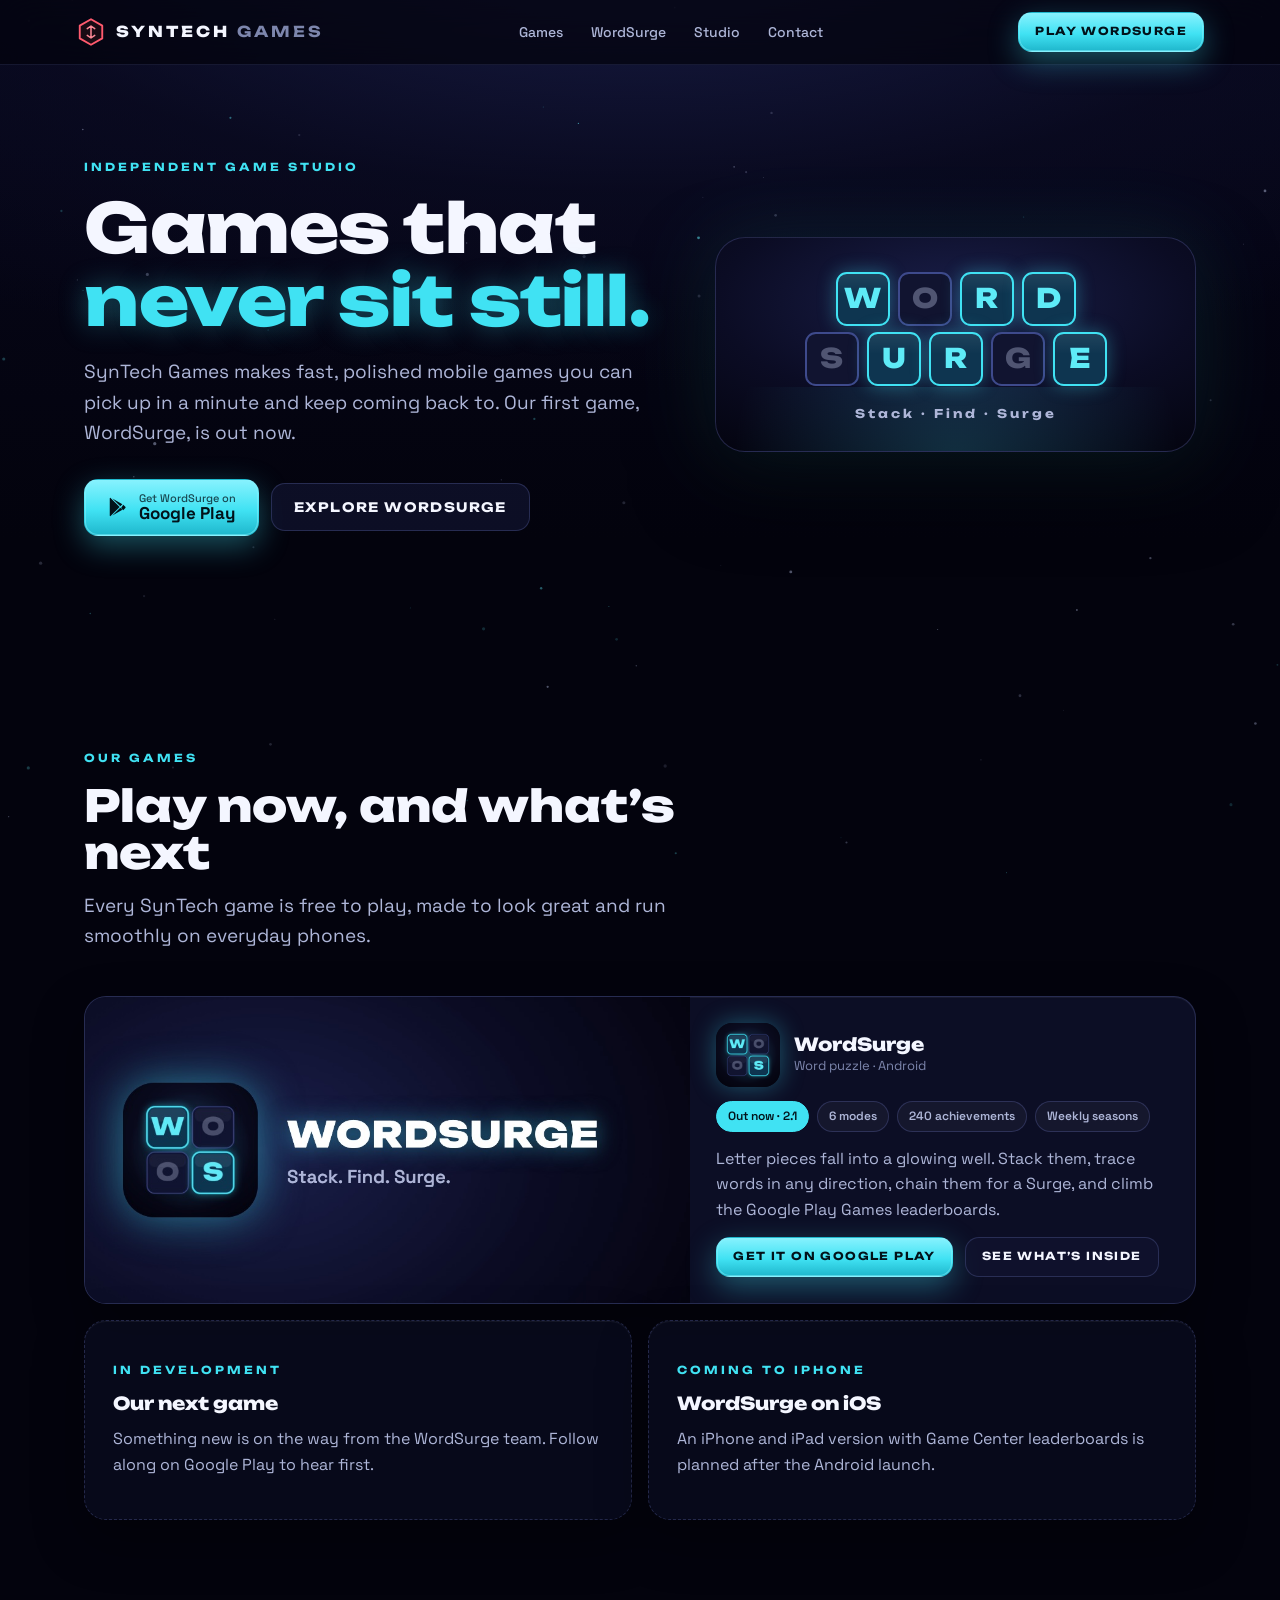
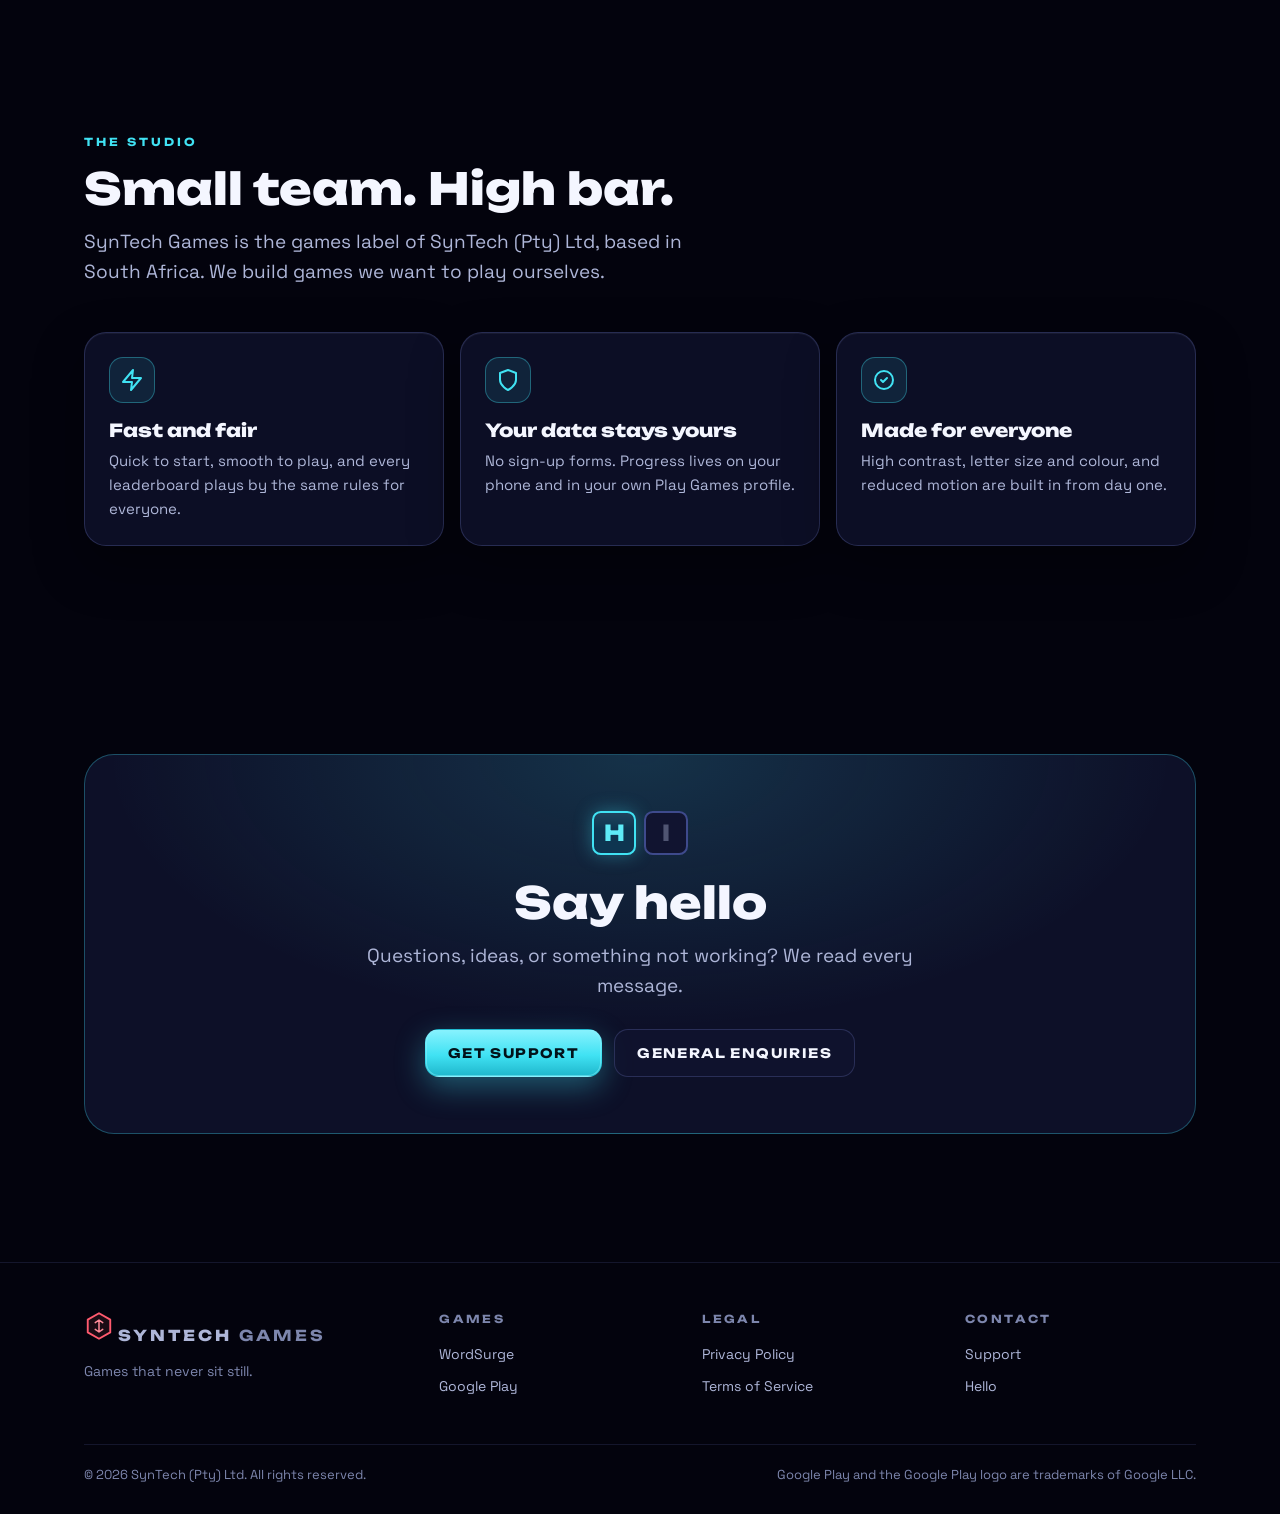
==== commit 720d3041: "WordSurge 2.1: new page section, power-ups, FAQ, privacy wording, screenshots and trailer - "WordSur" ====
--- a/index.html
+++ b/index.html
@@ -87,7 +87,7 @@
                 <p class="small">Word puzzle · Android</p>
               </div>
             </div>
-            <div class="chip-row"><span class="chip live">Out now · 2.0</span><span class="chip">6 modes</span><span class="chip">210 achievements</span><span class="chip">Weekly seasons</span></div>
+            <div class="chip-row"><span class="chip live">Out now · 2.1</span><span class="chip">6 modes</span><span class="chip">240 achievements</span><span class="chip">Weekly seasons</span></div>
             <p class="muted">Letter pieces fall into a glowing well. Stack them, trace words in any direction, chain them for a Surge, and climb the Google Play Games leaderboards.</p>
             <div class="hero-actions">
               <a href="https://play.google.com/store/apps/details?id=com.syntech.wordsurge" class="btn btn-primary btn-small" rel="noopener">Get it on Google Play</a>
--- a/styles.css
+++ b/styles.css
@@ -29,6 +29,7 @@
   --purge: #ff6d80;
   --hold: #61da92;
   --slow: #bd96fe;
+  --seeker: #c6e36a;
   --radius: 22px;
   --radius-sm: 14px;
   --font-display: 'Unbounded', 'Arial Black', sans-serif;
@@ -55,7 +56,8 @@
 }
 
 a { color: inherit; text-decoration: none; }
-img, video { display: block; max-width: 100%; }
+/* height:auto keeps the width/height attributes from stretching scaled images. */
+img, video { display: block; max-width: 100%; height: auto; }
 .container { max-width: 1160px; margin: 0 auto; padding: 0 16px; }
 @media (min-width: 640px) { .container { padding: 0 24px; } }
 
